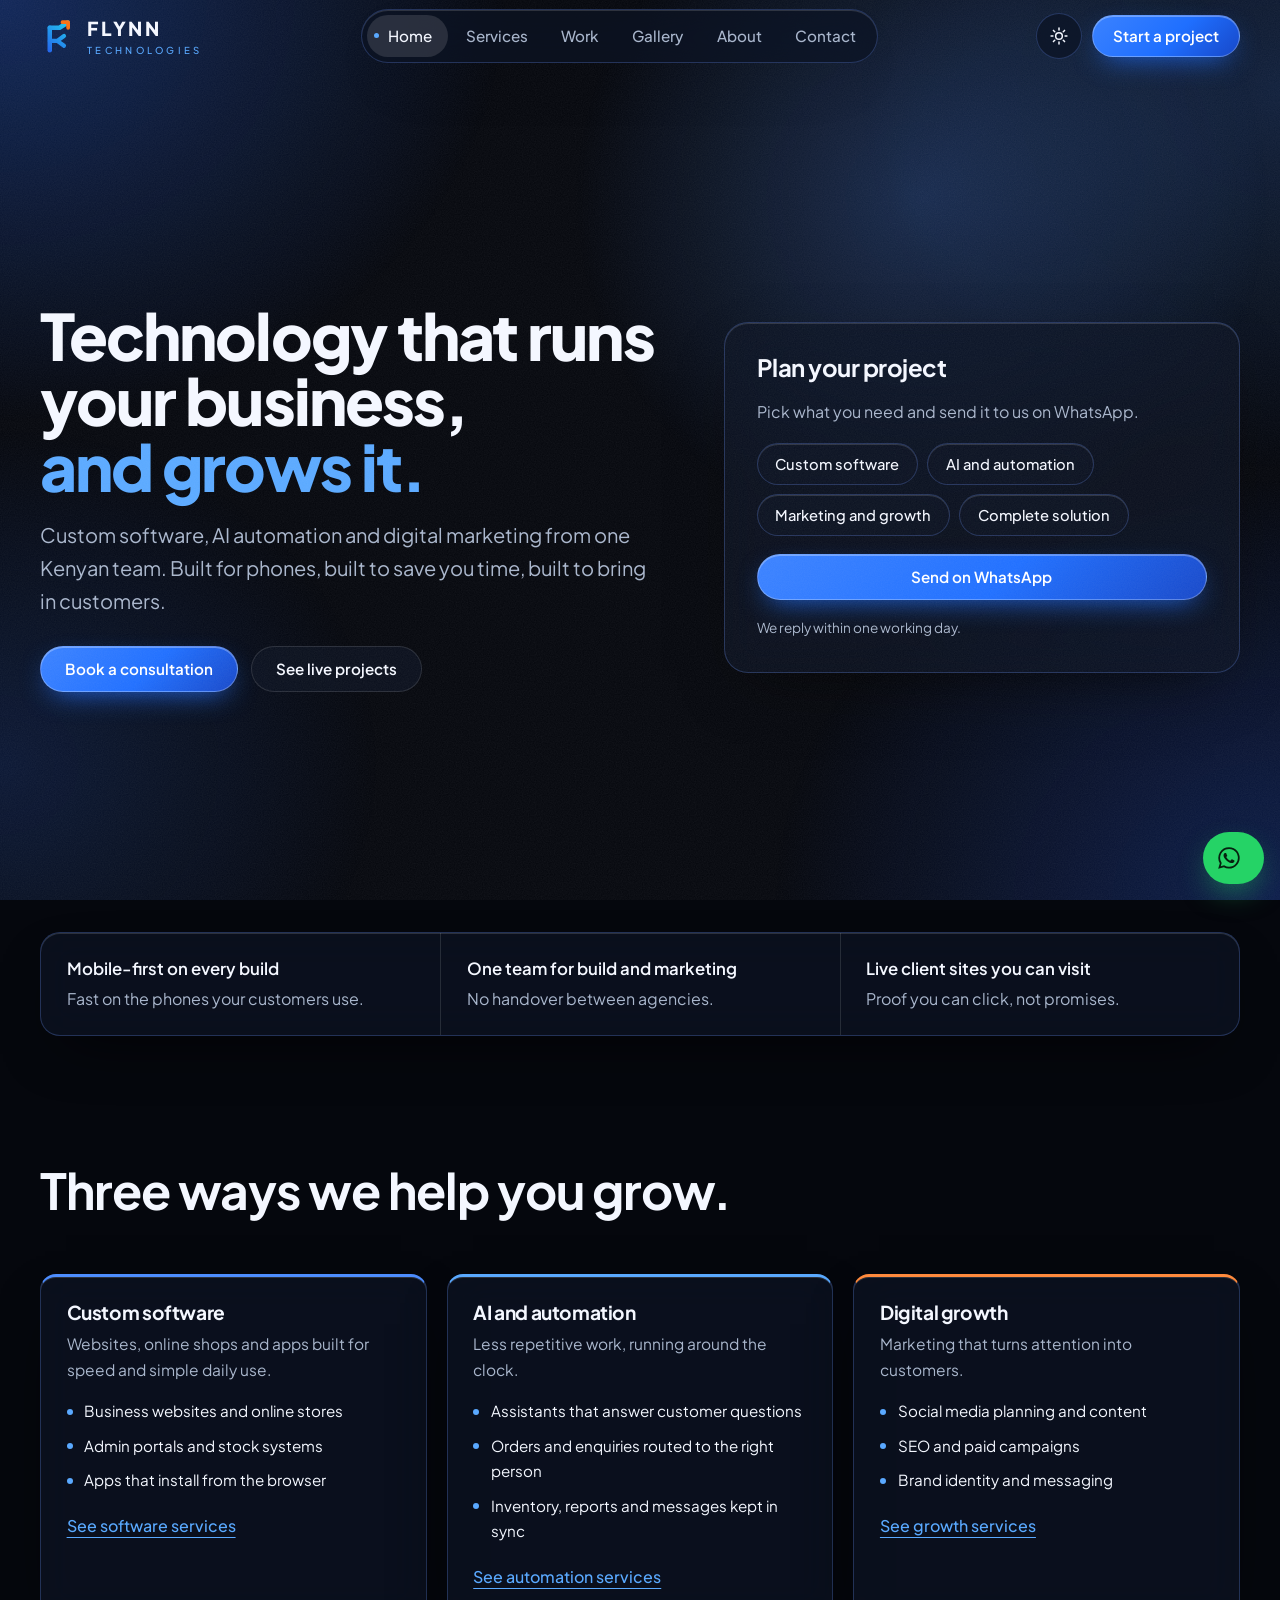
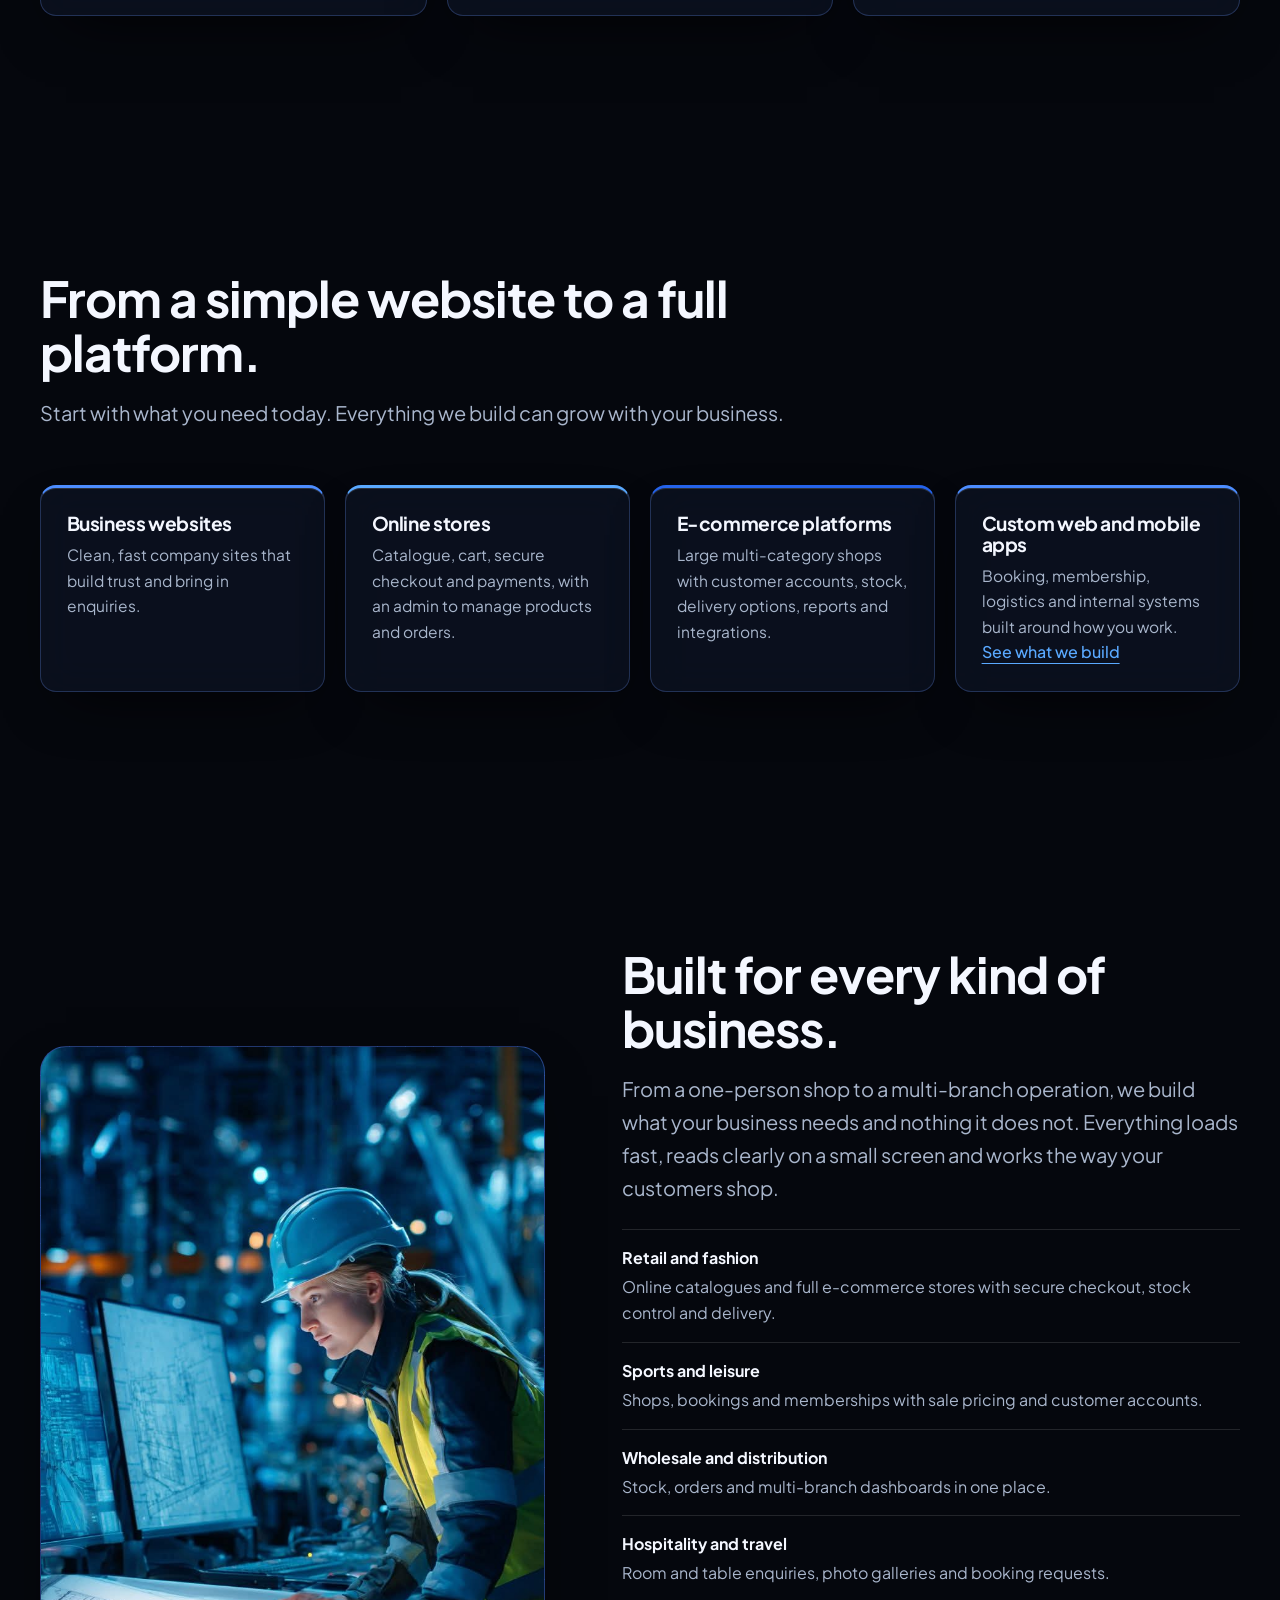
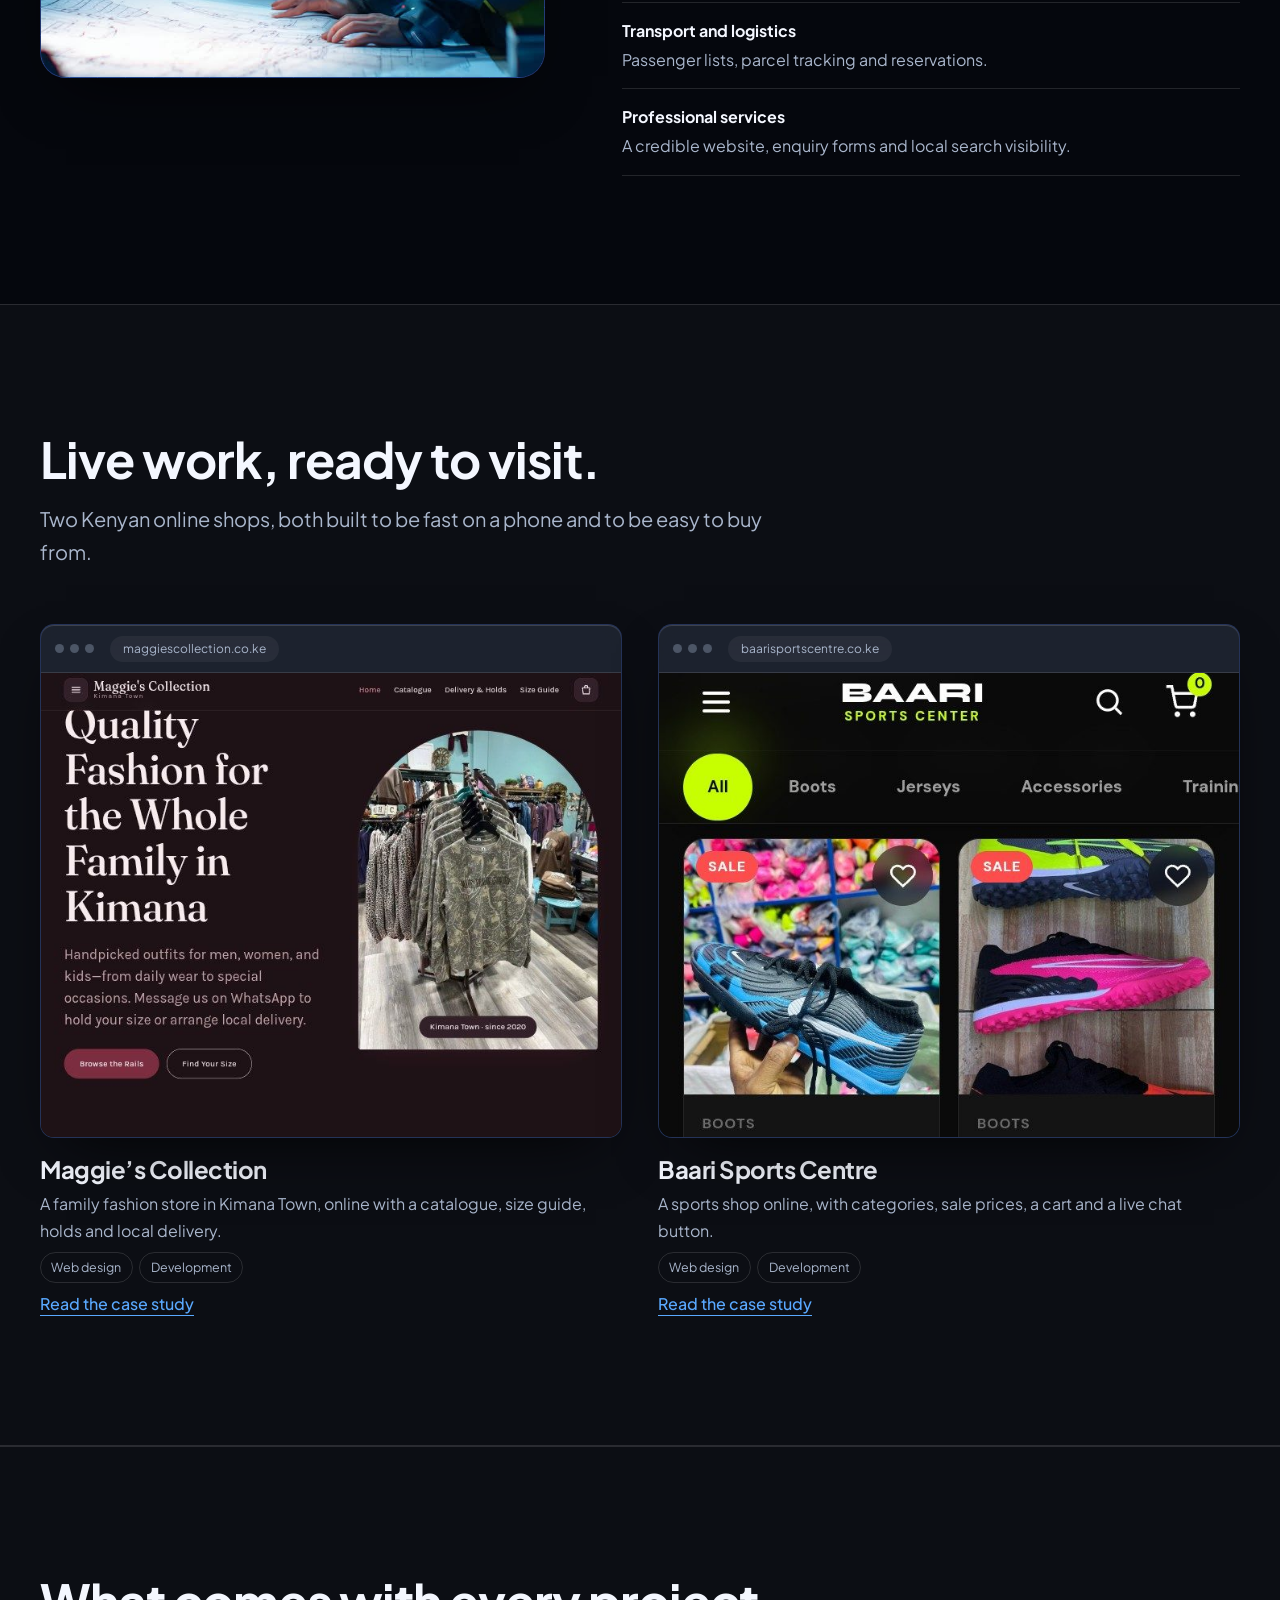
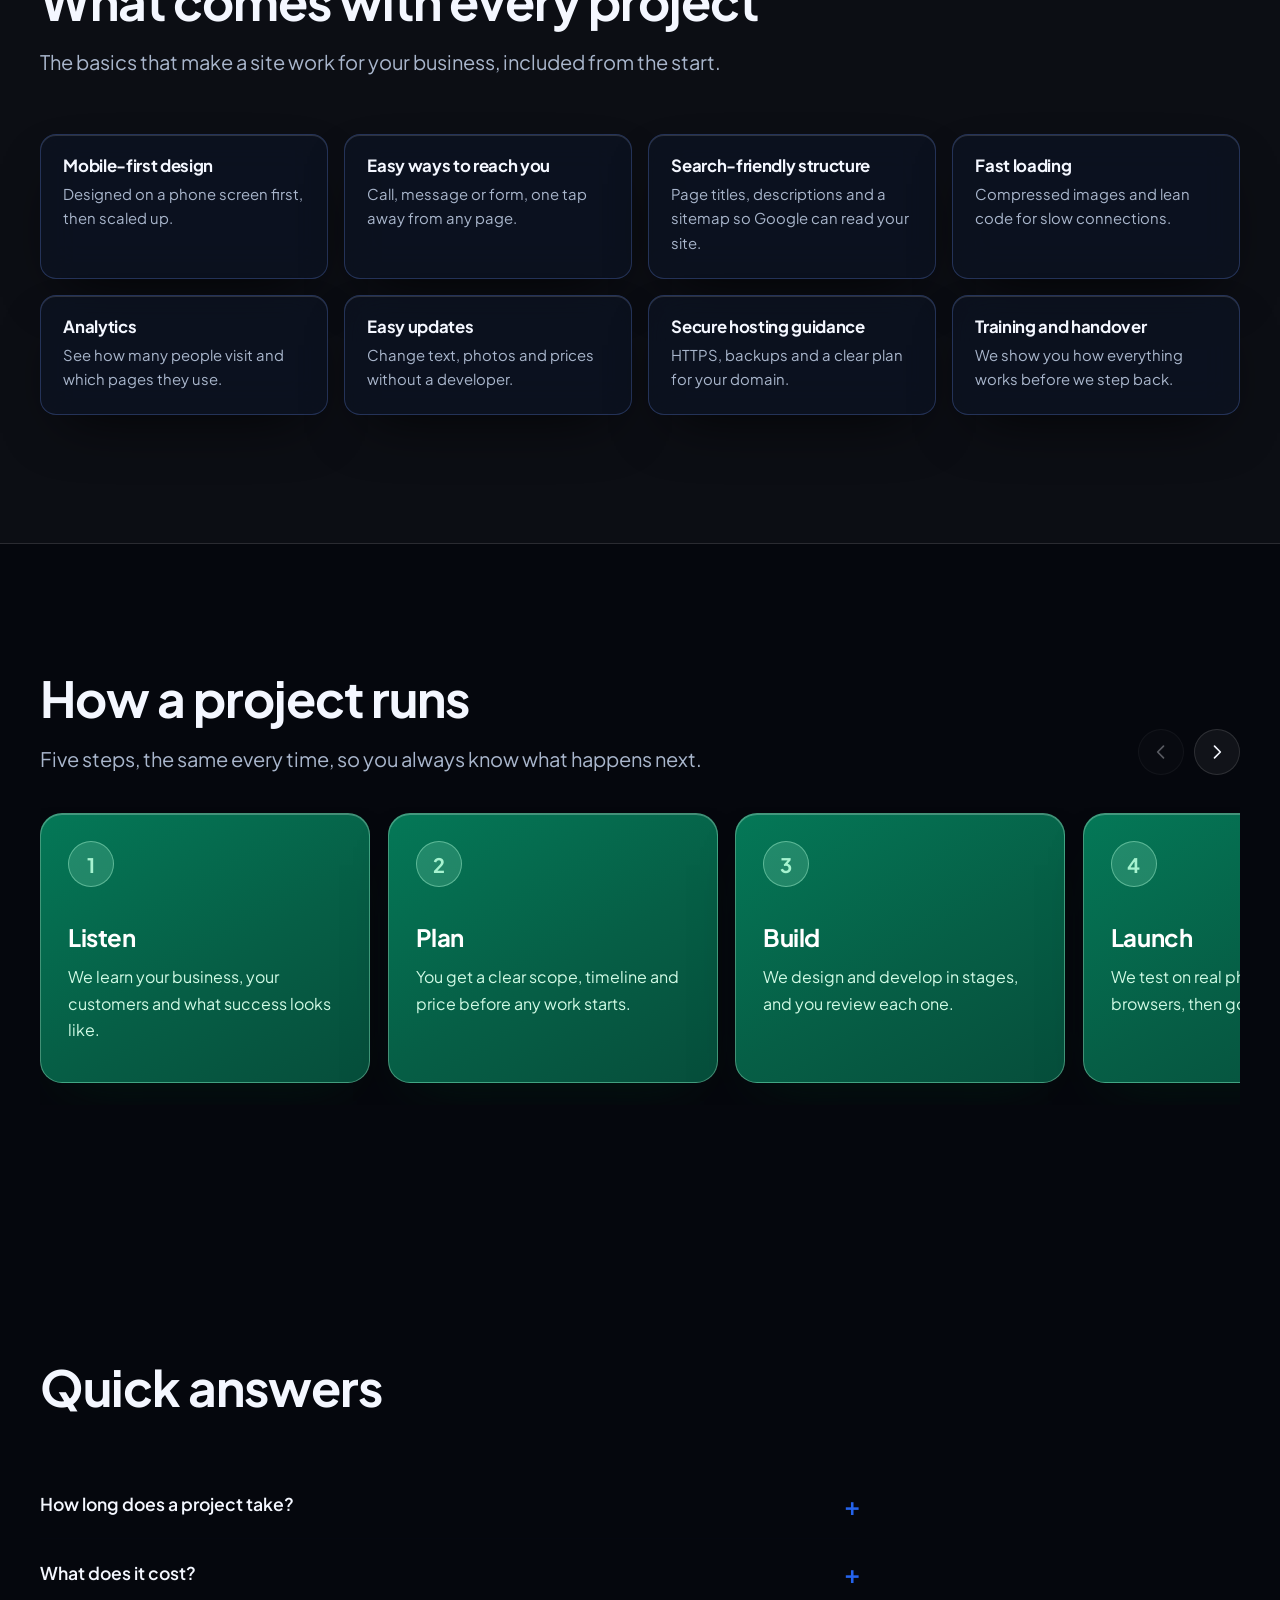
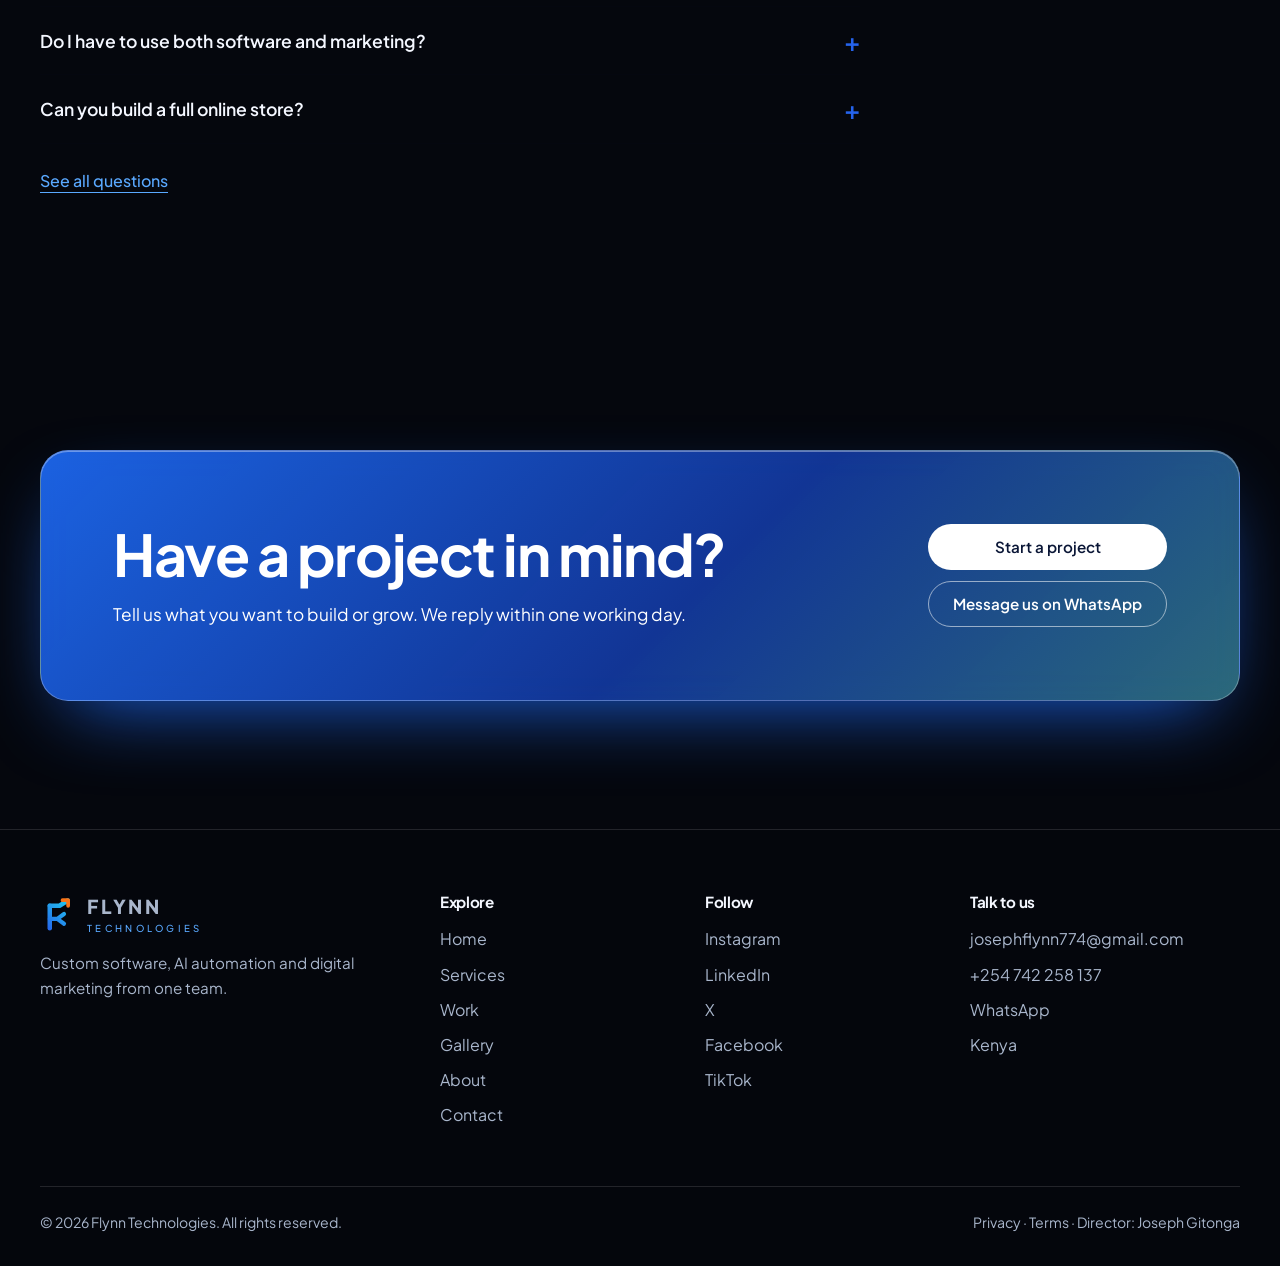
==== index.html @ f2873f98 "New design: blue glass, dark/light switch, fuller content" ====
<!DOCTYPE html>
<html lang="en">
<head>
<meta charset="utf-8">
<meta name="viewport" content="width=device-width,initial-scale=1">
<title>Flynn Technologies | Custom software, AI automation and digital marketing</title>
<meta name="description" content="Flynn Technologies builds custom software, automates repetitive work with AI, builds websites and online stores, and runs the digital marketing that grows your business in Kenya.">
<meta name="theme-color" content="#05070D">
<link rel="canonical" href="https://josephkitonga-ship.github.io/FLYNN-TECHNOLOGIES-/">
<meta property="og:type" content="website">
<meta property="og:site_name" content="Flynn Technologies">
<meta property="og:title" content="Flynn Technologies | Custom software, AI automation and digital marketing">
<meta property="og:description" content="Flynn Technologies builds custom software, automates repetitive work with AI, builds websites and online stores, and runs the digital marketing that grows your business in Kenya.">
<meta property="og:url" content="https://josephkitonga-ship.github.io/FLYNN-TECHNOLOGIES-/">
<meta property="og:image" content="https://josephkitonga-ship.github.io/FLYNN-TECHNOLOGIES-/assets/img/og-image.png">
<meta name="twitter:card" content="summary_large_image">
<link rel="icon" type="image/svg+xml" href="assets/img/favicon.svg">
<link rel="preconnect" href="https://fonts.googleapis.com">
<link rel="preconnect" href="https://fonts.gstatic.com" crossorigin>
<link href="https://fonts.googleapis.com/css2?family=Plus+Jakarta+Sans:wght@400;500;600;700;800&display=swap" rel="stylesheet">
<script>(function(){var t="dark";try{t=localStorage.getItem("flynn-theme")||"dark"}catch(e){}var r=document.documentElement;r.setAttribute("data-theme",t==="light"?"light":"dark");r.classList.add("js")})()</script>
<link rel="stylesheet" href="assets/css/style.css">
<script type="application/ld+json">{"@context": "https://schema.org", "@type": "ProfessionalService", "name": "Flynn Technologies", "url": "https://josephkitonga-ship.github.io/FLYNN-TECHNOLOGIES-", "logo": "https://josephkitonga-ship.github.io/FLYNN-TECHNOLOGIES-/assets/img/logo-mark.svg", "image": "https://josephkitonga-ship.github.io/FLYNN-TECHNOLOGIES-/assets/img/og-image.png", "email": "josephflynn774@gmail.com", "telephone": "+254742258137", "areaServed": "Kenya", "founder": {"@type": "Person", "name": "Joseph Gitonga"}, "description": "Custom software, AI automation and digital marketing for businesses in Kenya.", "serviceType": ["Custom software development", "Website and online shop development", "AI and business automation", "Social media marketing", "SEO and digital advertising"]}</script>
</head>
<body>
<a class="skip" href="#main">Skip to content</a>
<header class="hdr"><div class="wrap hdr-in">
  <a class="brand" href="index.html" aria-label="Flynn Technologies home"><img src="assets/img/logo-mark.svg" alt="" width="36" height="36"><span class="brand-txt"><span class="brand-name">FLYNN</span><span class="brand-sub">Technologies</span></span></a>
  <nav class="nav" aria-label="Main"><a href="index.html" aria-current="page">Home</a><a href="services.html">Services</a><a href="work.html">Work</a><a href="gallery.html">Gallery</a><a href="about.html">About</a><a href="contact.html">Contact</a></nav>
  <div class="hdr-actions"><button class="theme-btn" type="button" aria-label="Switch to light theme"><svg viewBox="0 0 24 24" fill="none" stroke="currentColor" stroke-width="1.8" stroke-linecap="round" class="sun" aria-hidden="true"><circle cx="12" cy="12" r="4"/><path d="M12 2.5v2.2M12 19.3v2.2M2.5 12h2.2M19.3 12h2.2M5.3 5.3l1.6 1.6M17.1 17.1l1.6 1.6M18.7 5.3l-1.6 1.6M6.9 17.1l-1.6 1.6"/></svg><svg viewBox="0 0 24 24" fill="none" stroke="currentColor" stroke-width="1.8" stroke-linecap="round" stroke-linejoin="round" class="moon" aria-hidden="true"><path d="M20 14.5A8 8 0 0 1 9.5 4a8 8 0 1 0 10.5 10.5Z"/></svg></button><a class="btn btn-primary hdr-cta" href="contact.html">Start a project</a>
  <button class="burger" aria-expanded="false" aria-controls="menu" aria-label="Open menu"><span></span><span></span><span></span></button></div>
</div></header>
<div class="menu" id="menu"><nav aria-label="Mobile"><a href="index.html" style="--i:0" aria-current="page">Home</a><a href="services.html" style="--i:1">Services</a><a href="work.html" style="--i:2">Work</a><a href="gallery.html" style="--i:3">Gallery</a><a href="about.html" style="--i:4">About</a><a href="contact.html" style="--i:5">Contact</a></nav>
  <div class="menu-foot"><a href="mailto:josephflynn774@gmail.com">josephflynn774@gmail.com</a><a href="tel:+254742258137">+254 742 258 137</a><span>Kenya</span></div></div>
<main id="main">

<section class="hero" aria-labelledby="hero-h">
  <div class="wrap hero-grid">
    <div>
      <h1 id="hero-h"><span class="rise" style="--i:0">Technology that runs your business,</span><span class="rise h-grow" style="--i:1">and grows it.</span></h1>
      <p class="lead hero-lead rise" style="--i:2">Custom software, AI automation and digital marketing from one Kenyan team. Built for phones, built to save you time, built to bring in customers.</p>
      <div class="hero-cta rise" style="--i:3"><a class="btn btn-primary" href="https://wa.me/254742258137?text=Hi%20Flynn%20Technologies%2C%20I%27d%20like%20to%20talk%20about%20a%20project." target="_blank" rel="noopener">Book a consultation</a><a class="btn btn-ghost" href="work.html">See live projects</a></div>
    </div>
    <div class="planner rise" style="--i:4" data-planner data-wa="254742258137">
      <h2>Plan your project</h2>
      <p class="mute">Pick what you need and send it to us on WhatsApp.</p>
      <div class="opts-row" role="group" aria-label="What do you need?">
        <button class="chip" type="button" aria-pressed="false">Custom software</button>
        <button class="chip" type="button" aria-pressed="false">AI and automation</button>
        <button class="chip" type="button" aria-pressed="false">Marketing and growth</button>
        <button class="chip" type="button" aria-pressed="false">Complete solution</button>
      </div>
      <a class="btn btn-primary" data-planner-send href="https://wa.me/254742258137?text=Hi%20Flynn%20Technologies%2C%20I%27d%20like%20to%20talk%20about%20a%20project." target="_blank" rel="noopener">Send on WhatsApp</a>
      <p class="form-note">We reply within one working day.</p>
    </div>
  </div>
</section>

<section class="wrap" aria-label="Why Flynn"><ul class="strip">
  <li><strong>Mobile-first on every build</strong><span class="mute">Fast on the phones your customers use.</span></li>
  <li><strong>One team for build and marketing</strong><span class="mute">No handover between agencies.</span></li>
  <li><strong>Live client sites you can visit</strong><span class="mute">Proof you can click, not promises.</span></li>
</ul></section>

<section class="sec" aria-labelledby="pil-h"><div class="wrap">
  <div class="sec-head"><h2 id="pil-h">Three ways we help you grow.</h2></div>
  <div class="together">
    <article><h3>Custom software</h3><p class="mute">Websites, online shops and apps built for speed and simple daily use.</p><ul class="mini"><li>Business websites and online stores</li><li>Admin portals and stock systems</li><li>Apps that install from the browser</li></ul><a class="link" href="services.html#software">See software services</a></article>
    <article><h3>AI and automation</h3><p class="mute">Less repetitive work, running around the clock.</p><ul class="mini"><li>Assistants that answer customer questions</li><li>Orders and enquiries routed to the right person</li><li>Inventory, reports and messages kept in sync</li></ul><a class="link" href="services.html#automation">See automation services</a></article>
    <article><h3>Digital growth</h3><p class="mute">Marketing that turns attention into customers.</p><ul class="mini"><li>Social media planning and content</li><li>SEO and paid campaigns</li><li>Brand identity and messaging</li></ul><a class="link" href="services.html#growth">See growth services</a></article>
  </div>
</div></section>

<section class="sec" aria-labelledby="build-h"><div class="wrap">
  <div class="sec-head"><h2 id="build-h">From a simple website to a full platform.</h2><p class="lead">Start with what you need today. Everything we build can grow with your business.</p></div>
  <div class="together four sw">
    <article><h3>Business websites</h3><p class="mute">Clean, fast company sites that build trust and bring in enquiries.</p></article>
    <article><h3>Online stores</h3><p class="mute">Catalogue, cart, secure checkout and payments, with an admin to manage products and orders.</p></article>
    <article><h3>E-commerce platforms</h3><p class="mute">Large multi-category shops with customer accounts, stock, delivery options, reports and integrations.</p></article>
    <article><h3>Custom web and mobile apps</h3><p class="mute">Booking, membership, logistics and internal systems built around how you work.</p><a class="link" href="services.html#software">See what we build</a></article>
  </div>
</div></section>

<section class="sec" aria-labelledby="who-h"><div class="wrap split-2">
  <figure class="photo"><img src="assets/img/ops-engineer.jpg" alt="Engineer reviewing plans on screens and paper in a control room" loading="lazy" onerror="this.remove()"></figure>
  <div>
    <h2 id="who-h">Built for every kind of business.</h2>
    <p class="lead" style="margin-top:1rem">From a one-person shop to a multi-branch operation, we build what your business needs and nothing it does not. Everything loads fast, reads clearly on a small screen and works the way your customers shop.</p>
    <ul class="checklist">
      <li><strong>Retail and fashion</strong><span class="mute">Online catalogues and full e-commerce stores with secure checkout, stock control and delivery.</span></li>
      <li><strong>Sports and leisure</strong><span class="mute">Shops, bookings and memberships with sale pricing and customer accounts.</span></li>
      <li><strong>Wholesale and distribution</strong><span class="mute">Stock, orders and multi-branch dashboards in one place.</span></li>
      <li><strong>Hospitality and travel</strong><span class="mute">Room and table enquiries, photo galleries and booking requests.</span></li>
      <li><strong>Transport and logistics</strong><span class="mute">Passenger lists, parcel tracking and reservations.</span></li>
      <li><strong>Professional services</strong><span class="mute">A credible website, enquiry forms and local search visibility.</span></li>
    </ul>
  </div>
</div></section>

<section class="sec sec--alt" aria-labelledby="work-h"><div class="wrap">
  <div class="sec-head"><h2 id="work-h">Live work, ready to visit.</h2><p class="lead">Two Kenyan online shops, both built to be fast on a phone and to be easy to buy from.</p></div>
  <div class="works">
    <a class="work" href="work-maggies-collection.html"><div class="shot"><div class="shot-bar"><i></i><i></i><i></i><span>maggiescollection.co.ke</span></div>
<div class="shot-body v1"><div class="ph" aria-hidden="true"><b></b><b></b><b></b><b></b><b></b></div>
<img src="assets/work/maggies-collection.jpg" alt="Screenshot of maggiescollection.co.ke" loading="lazy" onerror="this.remove()"></div></div>
      <div class="work-meta"><h3>Maggie&rsquo;s Collection</h3><p class="mute">A family fashion store in Kimana Town, online with a catalogue, size guide, holds and local delivery.</p><ul class="tags"><li>Web design</li><li>Development</li></ul><span class="link">Read the case study</span></div></a>
    <a class="work" href="work-baari-sports-centre.html"><div class="shot"><div class="shot-bar"><i></i><i></i><i></i><span>baarisportscentre.co.ke</span></div>
<div class="shot-body v2"><div class="ph" aria-hidden="true"><b></b><b></b><b></b><b></b><b></b></div>
<img src="assets/work/baari-sports-centre.jpg" alt="Screenshot of baarisportscentre.co.ke" loading="lazy" onerror="this.remove()"></div></div>
      <div class="work-meta"><h3>Baari Sports Centre</h3><p class="mute">A sports shop online, with categories, sale prices, a cart and a live chat button.</p><ul class="tags"><li>Web design</li><li>Development</li></ul><span class="link">Read the case study</span></div></a>
  </div>
</div></section>

<section class="sec sec--alt" aria-labelledby="gets-h"><div class="wrap">
  <div class="sec-head"><h2 id="gets-h">What comes with every project</h2><p class="lead">The basics that make a site work for your business, included from the start.</p></div>
  <ul class="gets">
    <li><h3>Mobile-first design</h3><p>Designed on a phone screen first, then scaled up.</p></li>
    <li><h3>Easy ways to reach you</h3><p>Call, message or form, one tap away from any page.</p></li>
    <li><h3>Search-friendly structure</h3><p>Page titles, descriptions and a sitemap so Google can read your site.</p></li>
    <li><h3>Fast loading</h3><p>Compressed images and lean code for slow connections.</p></li>
    <li><h3>Analytics</h3><p>See how many people visit and which pages they use.</p></li>
    <li><h3>Easy updates</h3><p>Change text, photos and prices without a developer.</p></li>
    <li><h3>Secure hosting guidance</h3><p>HTTPS, backups and a clear plan for your domain.</p></li>
    <li><h3>Training and handover</h3><p>We show you how everything works before we step back.</p></li>
  </ul>
</div></section>

<section class="sec" aria-labelledby="proc-h"><div class="wrap" data-hscroll>
  <div class="head-row"><div class="sec-head" style="margin-bottom:0"><h2 id="proc-h">How a project runs</h2><p class="lead">Five steps, the same every time, so you always know what happens next.</p></div>
    <div class="hs-ctrl"><button class="icon-btn" type="button" data-hs="-1" aria-label="Previous step"><svg viewBox="0 0 24 24" fill="none" stroke="currentColor" stroke-width="2" stroke-linecap="round" stroke-linejoin="round" aria-hidden="true"><path d="m15 5-7 7 7 7"/></svg></button><button class="icon-btn" type="button" data-hs="1" aria-label="Next step"><svg viewBox="0 0 24 24" fill="none" stroke="currentColor" stroke-width="2" stroke-linecap="round" stroke-linejoin="round" aria-hidden="true"><path d="m9 5 7 7-7 7"/></svg></button></div></div>
  <ol class="hscroll" tabindex="0" aria-label="Project steps, scroll sideways"><li class="gcard"><span class="n" aria-hidden="true">1</span><h3>Listen</h3><p>We learn your business, your customers and what success looks like.</p></li><li class="gcard"><span class="n" aria-hidden="true">2</span><h3>Plan</h3><p>You get a clear scope, timeline and price before any work starts.</p></li><li class="gcard"><span class="n" aria-hidden="true">3</span><h3>Build</h3><p>We design and develop in stages, and you review each one.</p></li><li class="gcard"><span class="n" aria-hidden="true">4</span><h3>Launch</h3><p>We test on real phones and browsers, then go live together.</p></li><li class="gcard"><span class="n" aria-hidden="true">5</span><h3>Grow</h3><p>Marketing, reporting and updates keep the results moving.</p></li></ol>
</div></section>
<section class="sec" aria-labelledby="hfaq-h"><div class="wrap">
  <div class="sec-head"><h2 id="hfaq-h">Quick answers</h2></div>
  <div class="faq">
    <details><summary>How long does a project take?</summary><p>A typical business website takes three to six weeks. Online shops, apps and custom systems take longer, and you get a timeline in the plan before you commit.</p></details>
    <details><summary>What does it cost?</summary><p>It depends on what you need. After a short call we send a written quote that lists exactly what is included. Marketing is billed monthly.</p></details>
    <details><summary>Do I have to use both software and marketing?</summary><p>No. Many clients start with one. Using both means the website and the campaigns are planned together, which saves time and money.</p></details>
    <details><summary>Can you build a full online store?</summary><p>Yes. From a simple catalogue to a full e-commerce platform with product management, secure checkout, M-Pesa and other online payments, stock tracking, delivery options and an admin dashboard. If your customers prefer to order on WhatsApp, we can connect that too.</p></details>
  </div>
  <p style="margin-top:1.5rem"><a class="link" href="services.html#faq-h">See all questions</a></p>
</div></section>
<section class="sec" aria-labelledby="cta-h"><div class="wrap"><div class="cta-box">
  <div><h2 id="cta-h">Have a project in mind?</h2><p>Tell us what you want to build or grow. We reply within one working day.</p></div>
  <div class="cta-actions"><a class="btn btn-dark" href="contact.html">Start a project</a><a class="btn btn-line-dark" href="https://wa.me/254742258137?text=Hi%20Flynn%20Technologies%2C%20I%27d%20like%20to%20talk%20about%20a%20project." target="_blank" rel="noopener">Message us on WhatsApp</a></div>
</div></div></section>

</main>
<footer class="ftr"><div class="wrap">
  <div class="ftr-grid">
    <div><a class="brand" href="index.html"><img src="assets/img/logo-mark.svg" alt="" width="36" height="36"><span class="brand-txt"><span class="brand-name">FLYNN</span><span class="brand-sub">Technologies</span></span></a>
      <p class="ftr-about">Custom software, AI automation and digital marketing from one team.</p></div>
    <div><h4>Explore</h4><ul><li><a href="index.html">Home</a></li><li><a href="services.html">Services</a></li><li><a href="work.html">Work</a></li><li><a href="gallery.html">Gallery</a></li><li><a href="about.html">About</a></li><li><a href="contact.html">Contact</a></li></ul></div>
    <div><h4>Follow</h4><ul><li><a href="https://instagram.com/" target="_blank" rel="noopener">Instagram</a></li><li><a href="https://linkedin.com/" target="_blank" rel="noopener">LinkedIn</a></li><li><a href="https://x.com/" target="_blank" rel="noopener">X</a></li><li><a href="https://facebook.com/" target="_blank" rel="noopener">Facebook</a></li><li><a href="https://tiktok.com/" target="_blank" rel="noopener">TikTok</a></li></ul></div>
    <div><h4>Talk to us</h4><ul>
      <li><a href="mailto:josephflynn774@gmail.com">josephflynn774@gmail.com</a></li>
      <li><a href="tel:+254742258137">+254 742 258 137</a></li>
      <li><a href="https://wa.me/254742258137?text=Hi%20Flynn%20Technologies%2C%20I%27d%20like%20to%20talk%20about%20a%20project." target="_blank" rel="noopener">WhatsApp</a></li>
      <li><span class="mute">Kenya</span></li></ul></div>
  </div>
  <div class="ftr-base"><span>&copy; <span data-year>2026</span> Flynn Technologies. All rights reserved.</span><span><a href="privacy.html">Privacy</a> &middot; <a href="terms.html">Terms</a> &middot; Director: Joseph Gitonga</span></div>
</div></footer>
<a class="wa" href="https://wa.me/254742258137?text=Hi%20Flynn%20Technologies%2C%20I%27d%20like%20to%20talk%20about%20a%20project." target="_blank" rel="noopener" aria-label="Chat with us on WhatsApp"><svg viewBox="0 0 24 24" fill="currentColor" aria-hidden="true"><path d="M12.04 2a9.9 9.9 0 0 0-8.5 14.9L2 22l5.27-1.38A9.9 9.9 0 1 0 12.04 2Zm0 18.1a8.2 8.2 0 0 1-4.2-1.15l-.3-.18-3.13.82.84-3.05-.2-.31a8.2 8.2 0 1 1 7 3.87Zm4.5-6.1c-.25-.12-1.46-.72-1.69-.8-.23-.09-.39-.12-.56.12-.17.25-.64.8-.78.97-.14.17-.29.19-.54.06-.25-.12-1.05-.39-2-1.23-.74-.66-1.24-1.47-1.38-1.72-.15-.25-.02-.38.11-.5.11-.11.25-.29.37-.43.12-.15.17-.25.25-.41.08-.17.04-.31-.02-.43-.06-.12-.56-1.35-.77-1.85-.2-.48-.4-.42-.56-.43h-.48c-.17 0-.43.06-.66.31-.23.25-.87.85-.87 2.07 0 1.22.89 2.4 1.01 2.57.12.17 1.75 2.67 4.24 3.74.59.26 1.06.41 1.42.52.6.19 1.14.16 1.57.1.48-.07 1.46-.6 1.67-1.18.2-.58.2-1.07.14-1.18-.06-.1-.23-.17-.48-.29Z"/></svg><span>Chat on WhatsApp</span></a>
<script src="assets/js/main.js" defer></script>
</body>
</html>
---- assets/css/style.css ----
/* ==========================================================
   Flynn Technologies — global styles
   Colour system: blue = software, orange = marketing, cyan = highlight
   ========================================================== */
:root{
  --navy:#0B1220; --navy-2:#101A2F; --navy-3:#172340;
  --line:rgba(148,163,184,.2);
  --blue:#2563EB; --blue-2:#3B82F6; --cyan:#22D3EE; --orange:#F97316;
  --paper:#F8FAFC; --paper-2:#EAF0F7;
  --ink:#0B1220; --mute:#9AA8BD; --mute-dark:#475569;
  --radius:16px; --maxw:1200px; --pad:clamp(1.25rem,4vw,2.5rem);
  --font-head:'Space Grotesk',system-ui,-apple-system,'Segoe UI',sans-serif;
  --font-body:'Inter',system-ui,-apple-system,'Segoe UI',sans-serif;
  --font-mono:ui-monospace,'SF Mono','JetBrains Mono',Menlo,Consolas,monospace;
  --ease:cubic-bezier(.2,.8,.2,1);
}
*,*::before,*::after{box-sizing:border-box}
html{scroll-behavior:smooth;-webkit-text-size-adjust:100%}
body{margin:0;background:var(--navy);color:var(--paper);font:400 1rem/1.65 var(--font-body);-webkit-font-smoothing:antialiased;overflow-x:hidden}
img,svg{display:block;max-width:100%}
a{color:inherit}
p{margin:0}
ul{margin:0;padding:0;list-style:none}
h1,h2,h3,h4{font-family:var(--font-head);line-height:1.08;letter-spacing:-.025em;margin:0;font-weight:600}
h2{font-size:clamp(1.9rem,4.2vw,3.1rem)}
h3{font-size:1.2rem;letter-spacing:-.015em}
:focus-visible{outline:2px solid var(--cyan);outline-offset:3px;border-radius:6px}
::selection{background:var(--orange);color:var(--navy)}

.skip{position:absolute;left:1rem;top:-5rem;background:var(--orange);color:var(--navy);padding:.65rem 1rem;border-radius:10px;z-index:300;font-weight:600;text-decoration:none}
.skip:focus{top:1rem}
.wrap{width:min(100% - 2 * var(--pad),var(--maxw));margin-inline:auto}
.measure{max-width:62ch}
.mute{color:var(--mute)}
.lead{font-size:clamp(1.05rem,1.6vw,1.25rem);color:var(--mute);max-width:56ch}
.vh{position:absolute;width:1px;height:1px;overflow:hidden;clip:rect(0 0 0 0);white-space:nowrap}

/* ---------- Buttons & links ---------- */
.btn{display:inline-flex;align-items:center;justify-content:center;gap:.55rem;padding:.9rem 1.5rem;border-radius:999px;font:600 .95rem/1 var(--font-body);text-decoration:none;border:1px solid transparent;cursor:pointer;transition:transform .25s var(--ease),box-shadow .25s,background .2s,border-color .2s;min-height:46px}
.btn svg{width:18px;height:18px}
.btn-primary{background:var(--orange);color:var(--navy)}
.btn-primary:hover{transform:translateY(-2px);box-shadow:0 10px 30px -8px rgba(249,115,22,.7)}
.btn-blue{background:var(--blue);color:#fff}
.btn-blue:hover{transform:translateY(-2px);background:var(--blue-2);box-shadow:0 10px 30px -8px rgba(37,99,235,.8)}
.btn-ghost{border-color:var(--line);color:var(--paper)}
.btn-ghost:hover{border-color:var(--cyan);color:var(--cyan)}
.btn-dark{background:var(--navy);color:var(--paper)}
.btn-dark:hover{transform:translateY(-2px);box-shadow:0 10px 30px -8px rgba(11,18,32,.6)}
.btn-line-dark{border-color:rgba(11,18,32,.35);color:var(--navy)}
.btn-line-dark:hover{background:rgba(11,18,32,.08)}
.link{color:var(--cyan);text-decoration:underline;text-decoration-thickness:1px;text-underline-offset:5px;font-weight:500;transition:text-decoration-thickness .2s}
.link:hover{text-decoration-thickness:2px}
.sec--light .link{color:var(--blue)}

/* ---------- Header / nav ---------- */
.hdr{position:fixed;inset:0 0 auto 0;z-index:100;border-bottom:1px solid transparent;transition:transform .4s var(--ease),background .3s,border-color .3s}
.hdr.is-scrolled{background:rgba(11,18,32,.84);backdrop-filter:blur(14px);-webkit-backdrop-filter:blur(14px);border-color:var(--line)}
.hdr.is-hidden{transform:translateY(-100%)}
.hdr-in{display:flex;align-items:center;justify-content:space-between;height:72px;gap:1rem}
.brand{display:flex;align-items:center;gap:.7rem;text-decoration:none}
.brand img{width:36px;height:36px}
.brand-txt{display:flex;flex-direction:column;line-height:1}
.brand-name{font:700 1.2rem var(--font-head);letter-spacing:.16em}
.brand-sub{font:500 .6rem var(--font-body);letter-spacing:.34em;color:var(--cyan);margin-top:4px;text-transform:uppercase}
.nav{display:flex;gap:.2rem;align-items:center}
.nav a{position:relative;padding:.55rem 1rem;border-radius:999px;text-decoration:none;color:var(--mute);font-weight:500;font-size:.95rem;transition:color .2s,background .2s}
.nav a:hover{color:var(--paper);background:rgba(255,255,255,.05)}
.nav a[aria-current="page"]{color:var(--paper);background:rgba(255,255,255,.07)}
.nav a[aria-current="page"]::before{content:"";position:absolute;left:.45rem;top:50%;width:5px;height:5px;margin-top:-2.5px;border-radius:50%;background:var(--cyan)}
.nav a[aria-current="page"]{padding-left:1.35rem}
.hdr-cta{padding:.7rem 1.25rem;min-height:42px}
.burger{display:none;width:46px;height:46px;border:1px solid var(--line);border-radius:50%;background:transparent;cursor:pointer;position:relative;color:var(--paper)}
.burger span{position:absolute;left:14px;right:14px;height:2px;background:currentColor;border-radius:2px;transition:transform .35s var(--ease),opacity .2s}
.burger span:nth-child(1){top:16px}.burger span:nth-child(2){top:22px}.burger span:nth-child(3){top:28px}
.burger[aria-expanded="true"] span:nth-child(1){transform:translateY(6px) rotate(45deg)}
.burger[aria-expanded="true"] span:nth-child(2){opacity:0}
.burger[aria-expanded="true"] span:nth-child(3){transform:translateY(-6px) rotate(-45deg)}

.menu{position:fixed;inset:0;z-index:99;background:var(--navy);display:flex;flex-direction:column;justify-content:space-between;padding:6.5rem var(--pad) 2rem;opacity:0;visibility:hidden;transition:opacity .35s,visibility .35s;overflow-y:auto}
.menu.is-open{opacity:1;visibility:visible}
.menu nav{display:flex;flex-direction:column}
.menu nav a{font:600 clamp(2rem,9vw,3rem)/1.15 var(--font-head);letter-spacing:-.03em;text-decoration:none;padding:.55rem 0;border-bottom:1px solid var(--line);color:var(--paper);transform:translateY(14px);opacity:0;transition:transform .5s var(--ease),opacity .4s,color .2s}
.menu.is-open nav a{transform:none;opacity:1;transition-delay:calc(var(--i) * 50ms + 120ms)}
.menu nav a[aria-current="page"]{color:var(--cyan)}
.menu-foot{display:grid;gap:.4rem;color:var(--mute);margin-top:2rem}
.menu-foot a{color:var(--paper);text-decoration:none}
body.no-scroll{overflow:hidden}

/* ---------- Floating WhatsApp ---------- */
.wa{position:fixed;right:max(1rem,env(safe-area-inset-right));bottom:max(1rem,env(safe-area-inset-bottom));z-index:90;display:flex;align-items:center;gap:.6rem;background:#25D366;color:#06210f;padding:.8rem;border-radius:999px;text-decoration:none;font-weight:600;font-size:.92rem;box-shadow:0 12px 30px -8px rgba(37,211,102,.55);transition:transform .25s var(--ease)}
.wa:hover{transform:translateY(-3px)}
.wa svg{width:26px;height:26px}
.wa span{max-width:0;overflow:hidden;white-space:nowrap;transition:max-width .4s var(--ease),margin .3s}
.wa:hover span,.wa:focus-visible span{max-width:140px;margin-right:.5rem}

/* ---------- Sections ---------- */
.sec{padding:clamp(4.5rem,10vw,8rem) 0}
.sec--light{background:var(--paper);color:var(--ink)}
.sec--light .mute,.sec--light .lead{color:var(--mute-dark)}
.sec--alt{background:var(--navy-2)}
.sec-head{display:grid;gap:1rem;margin-bottom:clamp(2rem,5vw,3.5rem);max-width:760px}

/* ---------- Home hero ---------- */
.hero{position:relative;min-height:100svh;padding:clamp(7rem,15vh,9.5rem) 0 2.5rem;display:flex;flex-direction:column;justify-content:flex-end;overflow:hidden;isolation:isolate}
.hero::before{content:"";position:absolute;inset:0;z-index:-2;background-image:linear-gradient(var(--line) 1px,transparent 1px),linear-gradient(90deg,var(--line) 1px,transparent 1px);background-size:56px 56px;-webkit-mask-image:radial-gradient(ellipse 80% 70% at 30% 15%,#000,transparent 75%);mask-image:radial-gradient(ellipse 80% 70% at 30% 15%,#000,transparent 75%);opacity:.7}
.hero::after{content:"";position:absolute;inset:0;z-index:-1;pointer-events:none;background:radial-gradient(560px circle at var(--mx,72%) var(--my,22%),rgba(37,99,235,.3),transparent 62%)}
.hero h1{font-size:clamp(2.5rem,6.2vw,5.2rem);line-height:.98;letter-spacing:-.04em;font-weight:700}
.hero h1 span{display:block}
.h-grow{color:var(--orange)}
.hero-lead{margin-top:1.2rem;max-width:54ch}
.hero-cta{display:flex;flex-wrap:wrap;gap:.8rem;margin-top:1.8rem}
.rise{opacity:0;transform:translateY(20px);animation:rise .9s var(--ease) forwards;animation-delay:calc(var(--i,0) * 110ms + 100ms)}
@keyframes rise{to{opacity:1;transform:none}}

.split{display:flex;gap:1rem;margin-top:clamp(2rem,5vh,3.5rem);height:clamp(300px,38vh,380px)}
.panel{position:relative;flex:1 1 0;min-width:0;overflow:hidden;border:1px solid var(--line);border-radius:var(--radius);background:var(--navy-2);padding:1.4rem;display:flex;flex-direction:column;justify-content:space-between;transition:flex-grow .7s var(--ease),border-color .3s,background .3s;cursor:pointer}
.panel::before{content:"";position:absolute;left:0;right:0;top:0;height:3px;background:var(--accent)}
.panel--build{--accent:var(--blue-2)}
.panel--grow{--accent:var(--orange)}
.panel:hover,.panel:focus-within,.panel.is-open{flex-grow:1.9;border-color:var(--accent);background:var(--navy-3)}
.panel h2{font-size:clamp(1.35rem,2.2vw,1.75rem)}
.panel-txt p{color:var(--mute);margin-top:.35rem;max-width:44ch}
.more{display:grid;grid-template-rows:0fr;transition:grid-template-rows .55s var(--ease),opacity .4s;opacity:0}
.more>div{overflow:hidden}
.panel:hover .more,.panel:focus-within .more,.panel.is-open .more{grid-template-rows:1fr;opacity:1}
.more ul{display:flex;flex-wrap:wrap;gap:.45rem;margin:1rem 0 .9rem}
.more li{font-size:.82rem;padding:.3rem .7rem;border:1px solid var(--line);border-radius:999px;color:var(--paper)}
.panel--grow .link{color:var(--orange)}
.viz{flex:1;min-height:0;display:flex;align-items:flex-start;overflow:hidden;margin-bottom:1rem}
.viz pre{margin:0;font:400 .82rem/1.75 var(--font-mono);color:#CBD5E1}
.viz .k{color:#7DD3FC}.viz .s{color:#FDBA74}.viz .c{color:#64748B}.viz .f{color:#C4B5FD}
.ln{display:block;overflow:hidden;white-space:pre;width:0;animation:typeln .7s steps(30,end) forwards;animation-delay:calc(var(--l) * .5s + .8s)}
.ln:last-child::after{content:"";display:inline-block;width:.55em;height:1.05em;background:var(--cyan);vertical-align:-.18em;margin-left:2px;animation:blink 1s steps(2) infinite}
@keyframes typeln{to{width:100%}}
@keyframes blink{50%{opacity:0}}
.viz svg{width:100%;height:auto;max-height:100%}
.bar{fill:var(--orange);transform-box:fill-box;transform-origin:50% 100%;transform:scaleY(0);animation:grow .8s var(--ease) forwards;animation-delay:calc(var(--b) * 90ms + 1s)}
@keyframes grow{to{transform:scaleY(1)}}
.trend{fill:none;stroke:var(--cyan);stroke-width:3;stroke-linecap:round;stroke-linejoin:round;stroke-dasharray:420;stroke-dashoffset:420;animation:draw 1.4s var(--ease) 1.5s forwards}
.trend-head{fill:var(--cyan);opacity:0;animation:fadein .3s 2.7s forwards}
@keyframes draw{to{stroke-dashoffset:0}}
@keyframes fadein{to{opacity:1}}

/* ---------- Statement / points ---------- */
.statement{display:grid;grid-template-columns:minmax(0,1.1fr) minmax(0,1fr);gap:clamp(2rem,6vw,5rem);align-items:start}
.points{display:grid;gap:0;margin-top:2rem;border-top:1px solid var(--line)}
.points li{padding:1rem 0;border-bottom:1px solid var(--line);display:grid;grid-template-columns:9rem 1fr;gap:1rem}
.points strong{font-family:var(--font-head);font-weight:600}

/* ---------- Browser mock + work cards ---------- */
.shot{border-radius:14px;overflow:hidden;border:1px solid var(--line);background:var(--navy-3);box-shadow:0 30px 60px -30px rgba(0,0,0,.6)}
.shot-bar{display:flex;align-items:center;gap:6px;padding:.65rem .9rem;background:rgba(255,255,255,.04);border-bottom:1px solid var(--line)}
.shot-bar i{width:9px;height:9px;border-radius:50%;background:rgba(148,163,184,.4)}
.shot-bar span{margin-left:.6rem;font-size:.75rem;color:var(--mute);background:rgba(255,255,255,.05);padding:.2rem .8rem;border-radius:999px}
.shot-body{position:relative;aspect-ratio:16/10;overflow:hidden}
.shot-body img{position:absolute;inset:0;width:100%;height:100%;object-fit:cover;object-position:top;z-index:2}
.ph{position:absolute;inset:0;padding:6%;display:grid;grid-template-columns:repeat(3,1fr);grid-template-rows:12% 1fr 26%;gap:4%}
.ph b{display:block;border-radius:8px;background:rgba(255,255,255,.14)}
.ph b:nth-child(1){grid-column:1/-1;background:rgba(255,255,255,.2)}
.ph b:nth-child(2){grid-column:1/-1;background:var(--tone)}
.shot-body.v1{background:#2B1608;--tone:rgba(249,115,22,.55)}
.shot-body.v2{background:#08203B;--tone:rgba(34,211,238,.45)}
.works{display:grid;grid-template-columns:1fr 1fr;gap:clamp(1.25rem,3vw,2.25rem)}
.work{display:block;text-decoration:none}
.work .shot{transition:transform .5s var(--ease),border-color .3s}
.work:hover .shot{transform:translateY(-6px);border-color:var(--cyan)}
.work-meta{display:grid;gap:.5rem;padding-top:1.2rem}
.work-meta h3{font-size:1.5rem}
.tags{display:flex;flex-wrap:wrap;gap:.4rem}
.tags li{font-size:.78rem;padding:.25rem .65rem;border:1px solid var(--line);border-radius:999px;color:var(--mute)}
.work-cta{display:grid;place-items:center;text-align:center;border:1px dashed var(--line);border-radius:var(--radius);padding:2rem;gap:1rem;align-content:center;min-height:100%}

/* ---------- Process ---------- */
.steps{display:grid;grid-template-columns:repeat(5,1fr);gap:1.5rem;position:relative}
.steps::before{content:"";position:absolute;top:9px;left:0;right:0;height:2px;background:linear-gradient(90deg,var(--blue),var(--cyan),var(--orange))}
.step{position:relative;padding-top:2.2rem}
.step::before{content:"";position:absolute;top:0;left:0;width:20px;height:20px;border-radius:50%;background:var(--paper);border:4px solid var(--blue)}
.step:last-child::before{border-color:var(--orange)}
.step h3{margin-bottom:.4rem}
.step p{font-size:.95rem;color:var(--mute-dark)}

/* ---------- CTA block ---------- */
.cta-box{background:var(--orange);color:var(--navy);border-radius:28px;padding:clamp(2rem,6vw,4.5rem);display:grid;grid-template-columns:minmax(0,1.4fr) auto;gap:2rem;align-items:center}
.cta-box h2{font-size:clamp(2rem,4.6vw,3.6rem);letter-spacing:-.035em}
.cta-box p{margin-top:.9rem;max-width:46ch;font-size:1.08rem}
.cta-actions{display:flex;flex-direction:column;gap:.7rem}

/* ---------- Footer ---------- */
.ftr{border-top:1px solid var(--line);padding:4rem 0 2rem;background:var(--navy)}
.ftr-grid{display:grid;grid-template-columns:1.6fr 1fr 1fr 1.2fr;gap:2.5rem}
.ftr h4{font-size:.95rem;margin-bottom:1rem;color:var(--paper)}
.ftr li{margin-bottom:.55rem}
.ftr a{color:var(--mute);text-decoration:none;transition:color .2s}
.ftr a:hover{color:var(--cyan)}
.ftr-about{color:var(--mute);margin-top:1rem;max-width:34ch;font-size:.95rem}
.ftr-base{display:flex;flex-wrap:wrap;justify-content:space-between;gap:1rem;margin-top:3rem;padding-top:1.5rem;border-top:1px solid var(--line);color:var(--mute);font-size:.88rem}

/* ---------- Inner page hero ---------- */
.phero{position:relative;padding:clamp(8rem,18vh,11rem) 0 clamp(3rem,6vw,5rem);overflow:hidden;isolation:isolate}
.phero::before{content:"";position:absolute;inset:0;z-index:-1;background-image:linear-gradient(var(--line) 1px,transparent 1px),linear-gradient(90deg,var(--line) 1px,transparent 1px);background-size:56px 56px;-webkit-mask-image:radial-gradient(ellipse 70% 90% at 15% 0,#000,transparent 75%);mask-image:radial-gradient(ellipse 70% 90% at 15% 0,#000,transparent 75%);opacity:.6}
.phero h1{font-size:clamp(2.4rem,6vw,4.8rem);letter-spacing:-.04em;line-height:1;max-width:16ch;font-weight:700}
.phero .lead{margin-top:1.4rem}
.phero .hero-cta{margin-top:1.8rem}

/* ---------- Services ---------- */
.svc{display:grid;grid-template-columns:minmax(0,.85fr) minmax(0,1.6fr);gap:clamp(2rem,6vw,5rem)}
.svc-head{position:sticky;top:110px;align-self:start;display:grid;gap:1rem}
.svc-head .bar-accent{width:56px;height:5px;border-radius:3px;background:var(--accent)}
.rows{border-top:1px solid var(--line)}
.sec--light .rows,.sec--light .row{border-color:rgba(11,18,32,.14)}
.row{display:grid;grid-template-columns:minmax(0,.8fr) minmax(0,1.4fr);gap:1.5rem;padding:1.5rem 0;border-bottom:1px solid var(--line)}
.row h3{font-size:1.25rem}
.row p{color:var(--mute)}
.sec--light .row p{color:var(--mute-dark)}
.together{display:grid;grid-template-columns:repeat(3,1fr);gap:1.25rem}
.together article{padding:1.6rem;border-radius:var(--radius);background:var(--navy-2);border:1px solid var(--line)}
.together article:nth-child(1){border-top:3px solid var(--blue-2)}
.together article:nth-child(2){border-top:3px solid var(--cyan)}
.together article:nth-child(3){border-top:3px solid var(--orange)}
.together h3{margin-bottom:.5rem}
.together p{color:var(--mute);font-size:.97rem}
.faq{max-width:820px}
.faq details{border-bottom:1px solid rgba(11,18,32,.15)}
.faq summary{cursor:pointer;list-style:none;padding:1.3rem 0;font:600 1.1rem var(--font-head);display:flex;justify-content:space-between;gap:1rem;align-items:center}
.faq summary::-webkit-details-marker{display:none}
.faq summary::after{content:"+";font-size:1.6rem;line-height:1;color:var(--blue);transition:transform .3s var(--ease)}
.faq details[open] summary::after{transform:rotate(45deg)}
.faq details p{padding:0 0 1.4rem;color:var(--mute-dark);max-width:62ch}

/* ---------- Case study ---------- */
.facts{display:grid;grid-template-columns:repeat(auto-fit,minmax(180px,1fr));gap:1.5rem;border-top:1px solid var(--line);padding-top:1.6rem;margin-top:2.5rem}
.facts dt{color:var(--mute);font-size:.85rem;margin-bottom:.25rem}
.facts dd{margin:0;font-weight:500}
.case{display:grid;grid-template-columns:minmax(0,.7fr) minmax(0,1.5fr);gap:clamp(2rem,6vw,5rem);padding:clamp(2.5rem,6vw,4.5rem) 0;border-top:1px solid var(--line)}
.case:first-of-type{border-top:0}
.case h2{font-size:clamp(1.6rem,3vw,2.2rem)}
.case p+p{margin-top:1rem}
.ticks li{position:relative;padding:.7rem 0 .7rem 2rem;border-bottom:1px solid var(--line)}
.ticks li::before{content:"";position:absolute;left:0;top:1.1rem;width:14px;height:8px;border-left:2px solid var(--cyan);border-bottom:2px solid var(--cyan);transform:rotate(-45deg)}
.next{display:flex;justify-content:space-between;align-items:center;gap:1rem;flex-wrap:wrap;padding:2rem 0;border-top:1px solid var(--line)}
.next a.big{font:600 clamp(1.6rem,4vw,2.6rem) var(--font-head);text-decoration:none;letter-spacing:-.03em}
.next a.big:hover{color:var(--cyan)}

/* ---------- Gallery ---------- */
.chips-row{display:flex;flex-wrap:wrap;gap:.6rem;margin-bottom:2rem}
.chip{padding:.6rem 1.1rem;border-radius:999px;border:1px solid var(--line);background:transparent;color:var(--paper);font:500 .92rem var(--font-body);cursor:pointer;transition:background .2s,border-color .2s,color .2s;min-height:42px}
.chip:hover{border-color:var(--cyan)}
.chip[aria-pressed="true"]{background:var(--paper);color:var(--navy);border-color:var(--paper)}
.chip small{opacity:.65;margin-left:.35rem}
.gal{display:grid;grid-template-columns:repeat(auto-fill,minmax(250px,1fr));grid-auto-rows:190px;grid-auto-flow:dense;gap:12px}
.tile{position:relative;overflow:hidden;border-radius:14px;border:1px solid var(--line);background:var(--navy-3);padding:0;cursor:zoom-in;color:inherit;text-align:left;font:inherit}
.tile[hidden]{display:none}
.tile.wide{grid-column:span 2}.tile.tall{grid-row:span 2}
.tile img{position:absolute;inset:0;width:100%;height:100%;object-fit:cover;z-index:2;transition:transform .6s var(--ease)}
.tile:hover img{transform:scale(1.05)}
.tile .ph-art{position:absolute;inset:0;background:var(--art)}
.tile-cap{position:absolute;left:0;right:0;bottom:0;z-index:3;padding:2.2rem 1rem .9rem;background:linear-gradient(transparent,rgba(6,10,20,.85));font-weight:500;font-size:.95rem;transform:translateY(8px);opacity:0;transition:transform .35s var(--ease),opacity .3s}
.tile:hover .tile-cap,.tile:focus-visible .tile-cap{transform:none;opacity:1}
.tile-cap small{display:block;color:var(--cyan);font-weight:400}
.tile[data-cat="Projects"]{--art:linear-gradient(135deg,#1E3A8A,#2563EB 60%,#22D3EE)}
.tile[data-cat="Team"]{--art:linear-gradient(135deg,#7C2D12,#F97316 70%,#FDBA74)}
.tile[data-cat="Events"]{--art:linear-gradient(135deg,#0F766E,#22D3EE 60%,#A5F3FC)}
.tile .ph-art::after{content:attr(data-t);position:absolute;left:1rem;top:1rem;right:1rem;font:700 1.15rem/1.15 var(--font-head);color:rgba(255,255,255,.9);letter-spacing:-.02em}
dialog.lb{border:0;padding:0;background:transparent;width:100vw;height:100dvh;max-width:none;max-height:none;color:var(--paper)}
dialog.lb::backdrop{background:rgba(6,10,20,.93);backdrop-filter:blur(8px)}
.lb-in{height:100%;display:grid;grid-template-rows:auto 1fr auto;padding:1rem var(--pad) 1.5rem}
.lb-top{display:flex;justify-content:space-between;align-items:center;height:56px}
.lb-stage{display:flex;align-items:center;justify-content:center;min-height:0;position:relative}
.lb-stage img{max-height:100%;max-width:100%;object-fit:contain;border-radius:12px}
.lb-stage .ph-art{width:min(100%,900px);aspect-ratio:16/10;border-radius:12px;background:var(--art);display:flex;align-items:flex-end;padding:1.5rem;font:700 clamp(1.4rem,4vw,2.4rem) var(--font-head)}
.lb-cap{text-align:center;color:var(--mute);padding-top:1rem}
.lb-cap strong{color:var(--paper);display:block}
.icon-btn{width:46px;height:46px;border-radius:50%;border:1px solid var(--line);background:rgba(255,255,255,.05);color:var(--paper);display:grid;place-items:center;cursor:pointer;transition:background .2s,border-color .2s}
.icon-btn:hover{border-color:var(--cyan);background:rgba(34,211,238,.1)}
.icon-btn svg{width:20px;height:20px}
.lb-nav{position:absolute;top:50%;transform:translateY(-50%)}
.lb-nav.prev{left:0}.lb-nav.next{right:0}

/* ---------- About ---------- */
.about-grid{display:grid;grid-template-columns:minmax(0,.8fr) minmax(0,1.4fr);gap:clamp(2rem,6vw,5rem);align-items:start}
.portrait{position:relative;aspect-ratio:4/5;border-radius:24px;overflow:hidden;border:1px solid var(--line);background:linear-gradient(160deg,var(--blue),var(--navy-3) 70%)}
.portrait img{position:absolute;inset:0;width:100%;height:100%;object-fit:cover;z-index:2}
.portrait .initials{position:absolute;inset:0;display:grid;place-items:center;font:700 7rem var(--font-head);letter-spacing:-.05em;color:rgba(255,255,255,.9)}
.portrait figcaption{position:absolute;left:0;right:0;bottom:0;z-index:3;padding:1.2rem 1.4rem;background:linear-gradient(transparent,rgba(6,10,20,.8))}
.portrait figcaption strong{display:block;font-family:var(--font-head);font-size:1.2rem}
.portrait figcaption span{color:var(--cyan);font-size:.9rem}
.values{display:grid;grid-template-columns:repeat(2,1fr);gap:0;border-top:1px solid rgba(11,18,32,.14)}
.values li{padding:1.6rem 1.6rem 1.6rem 0;border-bottom:1px solid rgba(11,18,32,.14)}
.values li:nth-child(even){padding-left:1.6rem;border-left:1px solid rgba(11,18,32,.14)}
.values h3{margin-bottom:.4rem}
.values p{color:var(--mute-dark)}

/* ---------- Contact ---------- */
.contact-grid{display:grid;grid-template-columns:minmax(0,.9fr) minmax(0,1.2fr);gap:clamp(2rem,6vw,5rem);align-items:start}
.channels{display:grid;gap:.9rem;margin-top:2rem}
.channel{display:flex;align-items:center;gap:1rem;padding:1.1rem 1.2rem;border:1px solid var(--line);border-radius:14px;text-decoration:none;transition:border-color .2s,background .2s,transform .25s var(--ease)}
.channel:hover{border-color:var(--cyan);background:rgba(34,211,238,.05);transform:translateX(4px)}
.channel svg{width:24px;height:24px;color:var(--cyan);flex:none}
.channel small{display:block;color:var(--mute);line-height:1.3}
.form{display:grid;gap:1.25rem;padding:clamp(1.4rem,3vw,2.2rem);border:1px solid var(--line);border-radius:22px;background:var(--navy-2)}
.field{display:grid;gap:.45rem}
.field label,.field legend{font-weight:500;font-size:.92rem;padding:0}
.field input,.field textarea,.field select{width:100%;background:var(--navy);border:1px solid var(--line);color:var(--paper);padding:.9rem 1rem;border-radius:12px;font:inherit;transition:border-color .2s,box-shadow .2s}
.field textarea{min-height:140px;resize:vertical}
.field input:focus,.field textarea:focus{outline:none;border-color:var(--cyan);box-shadow:0 0 0 3px rgba(34,211,238,.2)}
.field input[aria-invalid="true"],.field textarea[aria-invalid="true"]{border-color:#F87171}
.err{color:#FCA5A5;font-size:.85rem;min-height:1em}
fieldset.field{border:0;margin:0;padding:0}
.opts{display:flex;flex-wrap:wrap;gap:.6rem}
.opt{position:relative}
.opt input{position:absolute;opacity:0;inset:0;cursor:pointer}
.opt span{display:block;padding:.65rem 1.1rem;border:1px solid var(--line);border-radius:999px;font-size:.92rem;transition:all .2s;background:var(--navy)}
.opt input:checked+span{background:var(--blue);border-color:var(--blue);color:#fff}
.opt input:focus-visible+span{outline:2px solid var(--cyan);outline-offset:3px}
.form-ok{display:none;padding:1.2rem;border-radius:12px;background:rgba(34,211,238,.1);border:1px solid var(--cyan)}
.form-ok.show{display:block}
.form-note{font-size:.85rem;color:var(--mute)}
.hp{position:absolute;left:-9999px}

/* ---------- 404 ---------- */
.nf{min-height:100svh;display:grid;place-items:center;text-align:center;padding:6rem 0 3rem}
.nf h1{font-size:clamp(5rem,20vw,12rem);letter-spacing:-.06em;line-height:.9;color:var(--orange)}

/* ---------- Responsive ---------- */
@media (max-width:980px){
  .steps{grid-template-columns:1fr;gap:1.6rem;padding-left:2.2rem}
  .steps::before{top:0;bottom:0;left:9px;right:auto;width:2px;height:auto;background:linear-gradient(var(--blue),var(--cyan),var(--orange))}
  .step{padding-top:0}.step::before{left:-2.2rem;top:.1rem}
  .ftr-grid{grid-template-columns:1fr 1fr}
  .svc,.case,.about-grid,.contact-grid,.statement{grid-template-columns:1fr}
  .svc-head{position:static}
  .together{grid-template-columns:1fr}
}
@media (max-width:860px){
  .nav,.hdr-cta{display:none}
  .burger{display:block}
  .works,.cta-box{grid-template-columns:1fr}
  .split{flex-direction:column;height:auto}
  .panel{min-height:230px;flex:none;transition:border-color .3s,background .3s}
  .viz{max-height:120px}
  .viz svg{max-height:120px}
  .panel:hover .more{grid-template-rows:0fr;opacity:0}
  .panel.is-open .more,.panel:focus-within .more{grid-template-rows:1fr;opacity:1}
  .hero{min-height:auto;padding-top:7rem}
  .row{grid-template-columns:1fr;gap:.4rem}
  .points li{grid-template-columns:1fr;gap:.2rem}
  .values{grid-template-columns:1fr}
  .values li:nth-child(even){padding-left:0;border-left:0}
  .portrait{max-width:380px}
}
@media (max-width:560px){
  .viz pre{font-size:.7rem}
  .ftr-grid{grid-template-columns:1fr}
  .tile.wide{grid-column:auto}
  .gal{grid-auto-rows:170px}
  .wa span{display:none}
}
@media (prefers-reduced-motion:reduce){
  html{scroll-behavior:auto}
  *,*::before,*::after{animation-duration:.01ms!important;animation-delay:0ms!important;transition-duration:.01ms!important}
  .rise{opacity:1;transform:none}
  .ln{width:100%}
  .bar{transform:none}
  .trend{stroke-dashoffset:0}
  .trend-head{opacity:1}
}

/* lightbox stage content wrapper */
.lb-stage-content{display:flex;align-items:center;justify-content:center;width:100%;height:100%;min-height:0;padding:0 60px}
.lb-stage-content img{max-height:100%;max-width:100%}
@media (max-width:560px){.lb-stage-content{padding:0}.lb-nav{top:auto;bottom:-4px;transform:none}}

/* ==========================================================
   ELECTRIC BLUE GLASSMORPHISM THEME (overrides)
   Blue leads. Cyan = glow. Orange = marketing accent only.
   ========================================================== */
:root{
  --navy:#050B1F; --navy-2:#0A1636; --navy-3:#102050;
  --blue:#1F6FFF; --blue-2:#4D8DFF; --cyan:#5CE1FF; --ice:#CFE0FF;
  --orange:#FF8A3D;
  --mute:#AFC0DC; --mute-dark:#40506B;
  --line:rgba(255,255,255,.14);
  --glass:rgba(255,255,255,.06); --glass-2:rgba(255,255,255,.11);
  --glass-line:rgba(255,255,255,.18);
  --blur:blur(18px) saturate(150%);
  --glass-shadow:inset 0 1px 0 rgba(255,255,255,.2),0 24px 60px -24px rgba(2,8,34,.75);
}
body{background:var(--navy)}
body::before{content:"";position:fixed;inset:0;z-index:-1;pointer-events:none;
  background:
   radial-gradient(60vw 50vw at 8% -8%,rgba(31,111,255,.55),transparent 62%),
   radial-gradient(48vw 44vw at 96% 8%,rgba(92,225,255,.26),transparent 62%),
   radial-gradient(62vw 60vw at 72% 105%,rgba(37,99,235,.46),transparent 62%),
   radial-gradient(40vw 40vw at 0% 70%,rgba(77,141,255,.22),transparent 65%)}

/* glass surfaces */
.panel,.together article,.channel,.form,.work-cta,.shot,.chip,.nav,.opt span{
  background:var(--glass);border:1px solid var(--glass-line);
  -webkit-backdrop-filter:var(--blur);backdrop-filter:var(--blur);box-shadow:var(--glass-shadow)}
.panel:hover,.panel:focus-within,.panel.is-open{background:var(--glass-2);border-color:var(--cyan)}
.panel::after{content:"";position:absolute;inset:0;pointer-events:none;border-radius:inherit;background:radial-gradient(120% 70% at 0 0,rgba(255,255,255,.12),transparent 55%)}
.panel--build{--accent:var(--blue-2)}
.panel::before{box-shadow:0 0 22px var(--accent)}
.tile{border-color:var(--glass-line);box-shadow:var(--glass-shadow)}
.shot-bar{background:rgba(255,255,255,.07)}
.nav{padding:.3rem;gap:.1rem;border-radius:999px}
.nav a[aria-current="page"]{background:rgba(255,255,255,.14)}
.chip[aria-pressed="true"]{background:linear-gradient(135deg,#3B82FF,#1F6FFF);color:#fff;border-color:rgba(255,255,255,.35);box-shadow:0 8px 24px -8px rgba(31,111,255,.9)}
.chip:hover{border-color:var(--cyan)}
.opt input:checked+span{background:linear-gradient(135deg,#3B82FF,#1F6FFF);border-color:rgba(255,255,255,.35)}
.field input,.field textarea,.field select{background:rgba(255,255,255,.06);border-color:var(--glass-line)}
.field input:focus,.field textarea:focus{background:rgba(255,255,255,.1)}
.hdr.is-scrolled{background:rgba(6,14,40,.55);border-color:var(--glass-line)}
.menu{background:rgba(5,11,31,.94);-webkit-backdrop-filter:blur(22px);backdrop-filter:blur(22px)}
.sec--alt{background:rgba(255,255,255,.035);border-block:1px solid var(--line)}
.ftr{background:rgba(5,11,31,.55);-webkit-backdrop-filter:blur(14px);backdrop-filter:blur(14px)}
.sec--light{background:linear-gradient(180deg,#E9F1FF,#F7FAFF)}
.hero::after{background:radial-gradient(620px circle at var(--mx,72%) var(--my,22%),rgba(77,141,255,.38),transparent 62%)}

/* buttons: blue leads */
.btn-primary{background:linear-gradient(135deg,#3B82FF,#1F6FFF 55%,#1748C9);color:#fff;border-color:rgba(255,255,255,.28);box-shadow:inset 0 1px 0 rgba(255,255,255,.3),0 10px 28px -10px rgba(31,111,255,.9)}
.btn-primary:hover{box-shadow:inset 0 1px 0 rgba(255,255,255,.35),0 14px 36px -8px rgba(31,111,255,1)}
.btn-orange{background:linear-gradient(135deg,#FFA463,#FF8A3D);color:#2A1100}
.btn-orange:hover{transform:translateY(-2px);box-shadow:0 12px 30px -8px rgba(255,138,61,.7)}
.btn-ghost{background:var(--glass);-webkit-backdrop-filter:var(--blur);backdrop-filter:var(--blur)}
.hdr-cta{box-shadow:inset 0 1px 0 rgba(255,255,255,.3),0 10px 28px -10px rgba(31,111,255,.9)}

/* CTA block: electric blue glass */
.cta-box{background:linear-gradient(135deg,rgba(31,111,255,.88),rgba(23,72,201,.72) 55%,rgba(92,225,255,.45));color:#fff;border:1px solid rgba(255,255,255,.28);box-shadow:inset 0 1px 0 rgba(255,255,255,.35),0 30px 80px -30px rgba(31,111,255,.9);-webkit-backdrop-filter:var(--blur);backdrop-filter:var(--blur)}
.cta-box .btn-dark{background:#fff;color:#0A1636}
.cta-box .btn-line-dark{border-color:rgba(255,255,255,.55);color:#fff}
.cta-box .btn-line-dark:hover{background:rgba(255,255,255,.14)}
.nf h1{color:var(--blue-2)}
.sec--light .link,.sec--light .faq summary::after{color:#1F57D6}

@supports not ((backdrop-filter:blur(1px)) or (-webkit-backdrop-filter:blur(1px))){
  :root{--glass:rgba(16,32,80,.85);--glass-2:rgba(24,46,110,.92)}
}

/* ---------- v2: new home, planner, case studies, form ---------- */
.hero{justify-content:center}
.hero-grid{display:grid;grid-template-columns:1.2fr 1fr;gap:clamp(2rem,5vw,4rem);align-items:center}
.hero h1{font-size:clamp(2.3rem,5vw,4.3rem);line-height:1.02}
.planner{display:grid;gap:1.1rem;padding:clamp(1.4rem,3vw,2rem);border-radius:24px;background:var(--glass);border:1px solid var(--glass-line);-webkit-backdrop-filter:var(--blur);backdrop-filter:var(--blur);box-shadow:var(--glass-shadow)}
.planner h2{font-size:1.5rem}
.opts-row{display:flex;flex-wrap:wrap;gap:.6rem}
.strip{display:grid;grid-template-columns:repeat(3,1fr);border-radius:20px;background:var(--glass);border:1px solid var(--glass-line);-webkit-backdrop-filter:var(--blur);backdrop-filter:var(--blur);box-shadow:var(--glass-shadow);margin:2rem 0 0}
.strip li{padding:1.4rem 1.6rem;display:grid;gap:.2rem}
.strip li+li{border-left:1px solid var(--line)}
.strip strong{font-family:var(--font-head);font-weight:600;font-size:1.05rem}
.mini{display:grid;gap:.6rem;margin:1rem 0 1.3rem;font-size:.95rem}
.mini li{position:relative;padding-left:1.1rem}
.mini li::before{content:"";position:absolute;left:0;top:.7em;width:6px;height:6px;border-radius:50%;background:var(--cyan)}
.together article .link{display:inline-block}
.shot-body{aspect-ratio:5/4}
.case-layout{display:grid;grid-template-columns:minmax(0,340px) minmax(0,1fr);gap:clamp(2rem,6vw,5rem);align-items:start}
.phone-wrap{position:sticky;top:100px;display:grid;gap:1rem;justify-items:start}
.phone{width:100%;max-width:340px;border:10px solid #16213D;border-radius:38px;overflow:hidden;background:#000;box-shadow:0 40px 80px -30px rgba(2,8,34,.9),0 0 0 1px var(--glass-line)}
.phone img{width:100%;height:auto}
.case-layout .case{grid-template-columns:1fr;gap:1rem;padding:2.2rem 0}
.case-layout .case:first-child{border-top:0;padding-top:0}
.field.two{display:grid;grid-template-columns:1fr 1fr;gap:1rem}
.field select{appearance:none;-webkit-appearance:none;background-image:linear-gradient(45deg,transparent 50%,var(--mute) 50%),linear-gradient(135deg,var(--mute) 50%,transparent 50%);background-position:calc(100% - 20px) 55%,calc(100% - 14px) 55%;background-size:6px 6px;background-repeat:no-repeat;padding-right:2.4rem}
.field select:focus{outline:none;border-color:var(--cyan);box-shadow:0 0 0 3px rgba(92,225,255,.2)}
select option{background:#0A1636;color:#fff}
.form-actions{display:flex;flex-wrap:wrap;gap:.7rem}
@media (max-width:980px){
  .hero-grid{grid-template-columns:1fr}
  .case-layout{grid-template-columns:1fr}
  .phone-wrap{position:static}
}
@media (max-width:860px){
  .strip{grid-template-columns:1fr}
  .strip li+li{border-left:0;border-top:1px solid var(--line)}
  .field.two{grid-template-columns:1fr}
}

/* ==========================================================
   BACKGROUND FIXES: no grid, even colour, grain, solid glass
   ========================================================== */
:root{
  --navy:#0A1F55; --navy-2:#0D2765; --navy-3:#133180;
  --mute:#C4D2EA;
  --line:rgba(255,255,255,.16);
  --glass:rgba(9,27,78,.68); --glass-2:rgba(16,42,108,.8);
  --glass-line:rgba(255,255,255,.22);
  --glass-shadow:inset 0 1px 0 rgba(255,255,255,.22),0 24px 60px -26px rgba(2,10,40,.7);
}
body{background:#0A1F55}
/* 1. remove grid lines */
.hero::before,.phero::before{display:none}
/* 2. even colour: five blobs spread over the whole screen, base is deep blue not black */
body::before{background:
  radial-gradient(70vw 60vw at 4% 0%,rgba(31,111,255,.55),transparent 66%),
  radial-gradient(60vw 55vw at 100% 4%,rgba(56,189,248,.34),transparent 66%),
  radial-gradient(60vw 55vw at 0% 50%,rgba(37,99,235,.4),transparent 66%),
  radial-gradient(60vw 55vw at 100% 55%,rgba(59,130,246,.36),transparent 66%),
  radial-gradient(50vw 40vw at 50% 45%,rgba(37,99,235,.26),transparent 72%),
  radial-gradient(80vw 60vw at 50% 102%,rgba(29,78,216,.52),transparent 66%)}
.hero::after{background:radial-gradient(560px circle at var(--mx,72%) var(--my,22%),rgba(77,141,255,.28),transparent 62%)}
/* 3. fine grain over everything, stops banding */
body::after{content:"";position:fixed;inset:0;z-index:2;pointer-events:none;opacity:.1;
  background-image:url("data:image/svg+xml;utf8,<svg xmlns='http://www.w3.org/2000/svg' width='160' height='160'><filter id='n'><feTurbulence type='fractalNoise' baseFrequency='.85' numOctaves='2' stitchTiles='stitch'/><feColorMatrix values='0 0 0 0 1 0 0 0 0 1 0 0 0 0 1 0 0 0 .6 0'/></filter><rect width='100%25' height='100%25' filter='url(%23n)'/></svg>")}
/* 4. more solid glass */
.hdr.is-scrolled{background:rgba(8,24,66,.82)}
.menu{background:rgba(8,24,62,.97)}
.sec--alt{background:rgba(6,20,60,.38)}
.ftr{background:rgba(6,20,58,.62)}
.field input,.field textarea,.field select{background:rgba(6,20,60,.55)}
.opt span{background:rgba(6,20,60,.55)}
.panel:hover,.panel:focus-within,.panel.is-open{background:var(--glass-2)}

/* ---------- Horizontal green step cards ---------- */
.head-row{display:flex;justify-content:space-between;align-items:flex-end;gap:1.5rem;flex-wrap:wrap;margin-bottom:2rem}
.hs-ctrl{display:flex;gap:.6rem}
.hscroll{list-style:none;margin:0;padding:.4rem 0 1.4rem;display:flex;gap:1.1rem;overflow-x:auto;scroll-snap-type:x mandatory;scrollbar-width:none;-webkit-overflow-scrolling:touch;scroll-padding-left:0}
.hscroll::-webkit-scrollbar{display:none}
.gcard{flex:0 0 clamp(250px,27vw,330px);scroll-snap-align:start;display:flex;flex-direction:column;gap:.8rem;min-height:270px;padding:1.7rem;border-radius:22px;color:#fff;background:linear-gradient(150deg,#047857 0%,#065F46 55%,#064E3B 100%);border:1px solid rgba(167,243,208,.38);box-shadow:inset 0 1px 0 rgba(255,255,255,.25),0 26px 50px -26px rgba(1,28,18,.85);transition:transform .35s var(--ease)}
.gcard:hover{transform:translateY(-6px)}
.gcard .n{width:46px;height:46px;border-radius:50%;display:grid;place-items:center;background:rgba(167,243,208,.18);border:1px solid rgba(167,243,208,.45);color:#A7F3D0;font:700 1.25rem var(--font-head)}
.gcard h3{font-size:1.5rem;margin-top:1.6rem}
.gcard p{color:#D1FAE5;font-size:1rem}
.icon-btn:disabled{opacity:.35;cursor:default}

/* ---------- Typeface: Plus Jakarta Sans (matches SokoBase look) ---------- */
:root{
  --font-head:'Plus Jakarta Sans',system-ui,-apple-system,'Segoe UI',sans-serif;
  --font-body:'Plus Jakarta Sans',system-ui,-apple-system,'Segoe UI',sans-serif;
}
h1,h2,h3,h4{letter-spacing:-.02em;font-weight:700}
.hero h1,.phero h1{letter-spacing:-.03em;font-weight:800}
.cta-box h2{letter-spacing:-.025em}
.brand-name{letter-spacing:.14em;font-weight:800}

/* ---------- Scroll reveal (pop in) ---------- */
.js [data-reveal]{opacity:0}
.js [data-reveal].in{opacity:1;animation:pop .9s var(--ease) var(--d,0ms) backwards}
@keyframes pop{from{opacity:0;transform:translateY(34px) scale(.985)}to{opacity:1;transform:none}}
@media (prefers-reduced-motion:reduce){.js [data-reveal]{opacity:1}}

/* ==========================================================
   BLACK & BLUE THEME + DARK / LIGHT SWITCH
   Dark = black with electric blue. Light = white with electric blue.
   ========================================================== */
:root,:root[data-theme="dark"]{
  color-scheme:dark;
  --navy:#05070D; --navy-2:#0A0F1C; --navy-3:#111A33;
  --paper:#F4F7FF; --ink:#F4F7FF; --mute:#A9B6CC; --mute-dark:#A9B6CC;
  --line:rgba(255,255,255,.12);
  --blue:#2563EB; --blue-2:#4D8DFF; --cyan:#5AA9FF;
  --glass:rgba(13,19,34,.74); --glass-2:rgba(20,30,58,.88); --glass-line:rgba(110,150,255,.26);
  --glass-shadow:inset 0 1px 0 rgba(255,255,255,.14),0 24px 60px -26px rgba(0,0,0,.85);
  --field:rgba(255,255,255,.05); --bar:rgba(255,255,255,.07); --hover:rgba(255,255,255,.06); --current:rgba(255,255,255,.12);
  --hdr:rgba(5,7,13,.84); --menu:rgba(5,7,13,.97); --band:rgba(255,255,255,.03); --foot:rgba(5,7,13,.72);
  --b1:rgba(37,99,235,.34); --b2:rgba(59,130,246,.2); --b3:rgba(29,78,216,.3); --b4:rgba(37,99,235,.18);
}
:root[data-theme="light"]{
  color-scheme:light;
  --navy:#F4F7FF; --navy-2:#E9F0FF; --navy-3:#DCE7FF;
  --paper:#0B1220; --ink:#0B1220; --mute:#475569; --mute-dark:#475569;
  --line:rgba(11,18,32,.12);
  --blue:#2563EB; --blue-2:#2563EB; --cyan:#1D4ED8;
  --glass:rgba(255,255,255,.74); --glass-2:rgba(255,255,255,.94); --glass-line:rgba(37,99,235,.22);
  --glass-shadow:inset 0 1px 0 #fff,0 22px 50px -26px rgba(37,99,235,.38);
  --field:#fff; --bar:rgba(11,18,32,.05); --hover:rgba(37,99,235,.07); --current:rgba(37,99,235,.12);
  --hdr:rgba(244,247,255,.88); --menu:rgba(244,247,255,.98); --band:rgba(37,99,235,.05); --foot:rgba(255,255,255,.75);
  --b1:rgba(37,99,235,.16); --b2:rgba(96,165,250,.2); --b3:rgba(147,197,253,.3); --b4:rgba(37,99,235,.1);
}
body{background:var(--navy);color:var(--paper);transition:background .35s,color .35s}
body::before{background:
  radial-gradient(60vw 50vw at 0% 0%,var(--b1),transparent 66%),
  radial-gradient(50vw 45vw at 100% 10%,var(--b2),transparent 66%),
  radial-gradient(60vw 50vw at 100% 100%,var(--b3),transparent 66%),
  radial-gradient(45vw 40vw at 0% 85%,var(--b4),transparent 66%)}
:root[data-theme="light"] body::after{display:none}
.h-grow{color:var(--cyan)}
.hdr.is-scrolled{background:var(--hdr)}
.menu{background:var(--menu)}
.sec--alt,.sec--light{background:var(--band);color:var(--paper);border-block:1px solid var(--line)}
.sec--light .mute,.sec--light .lead{color:var(--mute)}
.sec--light .rows,.sec--light .row,.sec--light .values,.sec--light .values li,.sec--light .faq details{border-color:var(--line)}
.ftr{background:var(--foot)}
.nav a:hover{background:var(--hover)}
.nav a[aria-current="page"]{background:var(--current)}
.shot-bar{background:var(--bar)}
.field input,.field textarea,.field select,.opt span{background:var(--field)}
select option{background:var(--navy-2);color:var(--paper)}
.panel:hover,.panel:focus-within,.panel.is-open{background:var(--glass-2)}
.hero::after{background:radial-gradient(560px circle at var(--mx,72%) var(--my,22%),rgba(77,141,255,.26),transparent 62%)}
:root[data-theme="light"] .hero::after{background:radial-gradient(560px circle at var(--mx,72%) var(--my,22%),rgba(37,99,235,.12),transparent 62%)}
:root[data-theme="light"] .err{color:#B91C1C}
.tile-cap,.portrait figcaption{color:#fff}
.portrait figcaption span{color:#9CC6FF}
dialog.lb,.lb-cap strong{color:#fff}
dialog.lb .icon-btn{color:#fff;background:rgba(255,255,255,.08);border-color:rgba(255,255,255,.25)}

/* theme switch button */
.hdr-actions{display:flex;align-items:center;gap:.6rem}
.theme-btn{width:46px;height:46px;border-radius:50%;border:1px solid var(--glass-line);background:var(--glass);color:var(--paper);display:grid;place-items:center;cursor:pointer;-webkit-backdrop-filter:var(--blur);backdrop-filter:var(--blur);transition:transform .35s var(--ease),border-color .2s}
.theme-btn:hover{border-color:var(--cyan);transform:rotate(14deg)}
.theme-btn svg{width:20px;height:20px}
.theme-btn .moon{display:none}
:root[data-theme="light"] .theme-btn .sun{display:none}
:root[data-theme="light"] .theme-btn .moon{display:block}

/* ---------- Furnished sections: photo split, checklist, what's included, steps, legal text ---------- */
.split-2{display:grid;grid-template-columns:minmax(0,.9fr) minmax(0,1.1fr);gap:clamp(2rem,6vw,5rem);align-items:center}
.photo{position:relative;margin:0;border-radius:26px;overflow:hidden;aspect-ratio:4/5;border:1px solid var(--glass-line);box-shadow:var(--glass-shadow);
  background:linear-gradient(rgba(77,141,255,.16) 1px,transparent 1px) 0 0/28px 28px,linear-gradient(90deg,rgba(77,141,255,.16) 1px,transparent 1px) 0 0/28px 28px,linear-gradient(160deg,#10306e,#071236)}
.photo img{position:absolute;inset:0;width:100%;height:100%;object-fit:cover;object-position:50% 30%}
.checklist{display:grid;margin-top:1.6rem;border-top:1px solid var(--line)}
.checklist li{display:grid;gap:.15rem;padding:.95rem 0;border-bottom:1px solid var(--line)}
.checklist strong{font-family:var(--font-head);font-weight:700}
.gets{display:grid;grid-template-columns:repeat(4,1fr);gap:1rem}
.gets li{padding:1.4rem;border-radius:var(--radius);background:var(--glass);border:1px solid var(--glass-line);-webkit-backdrop-filter:var(--blur);backdrop-filter:var(--blur);box-shadow:var(--glass-shadow)}
.gets h3{font-size:1.05rem;margin-bottom:.4rem}
.gets p{font-size:.93rem;color:var(--mute)}
.next3{list-style:none;margin:0;padding:0;display:grid;grid-template-columns:repeat(3,1fr);gap:1.2rem;counter-reset:n3}
.next3 li{position:relative;padding:3.4rem 1.6rem 1.6rem;border-radius:var(--radius);background:var(--glass);border:1px solid var(--glass-line);-webkit-backdrop-filter:var(--blur);backdrop-filter:var(--blur);box-shadow:var(--glass-shadow);counter-increment:n3}
.next3 li::before{content:counter(n3);position:absolute;left:1.6rem;top:1.2rem;width:36px;height:36px;border-radius:50%;display:grid;place-items:center;font:700 1rem var(--font-head);color:#fff;background:linear-gradient(135deg,#3B82FF,#1F6FFF)}
.next3 h3{margin-bottom:.4rem}
.prose{max-width:760px}
.prose h2{font-size:1.5rem;margin:2.4rem 0 .8rem}
.prose h2:first-child{margin-top:0}
.prose p,.prose li{color:var(--mute);max-width:68ch}
.prose p+p{margin-top:.9rem}
.prose ul{list-style:disc;padding-left:1.3rem;display:grid;gap:.5rem;margin:.6rem 0}
.prose a{color:var(--cyan);text-decoration:underline;text-underline-offset:4px}
@media (max-width:980px){
  .split-2{grid-template-columns:1fr}
  .photo{max-width:440px}
  .gets{grid-template-columns:1fr 1fr}
  .next3{grid-template-columns:1fr}
}
@media (max-width:560px){.gets{grid-template-columns:1fr}}

/* four-tier grids (what we build, ways to start) */
.together.four{grid-template-columns:repeat(4,1fr)}
.together.four article:nth-child(3){border-top-color:var(--blue)}
.together.four article:nth-child(4){border-top:3px solid var(--orange)}
@media (max-width:1100px){.together.four{grid-template-columns:1fr 1fr}}
@media (max-width:640px){.together.four{grid-template-columns:1fr}}
.together.four.sw article:nth-child(4){border-top-color:var(--blue-2)}
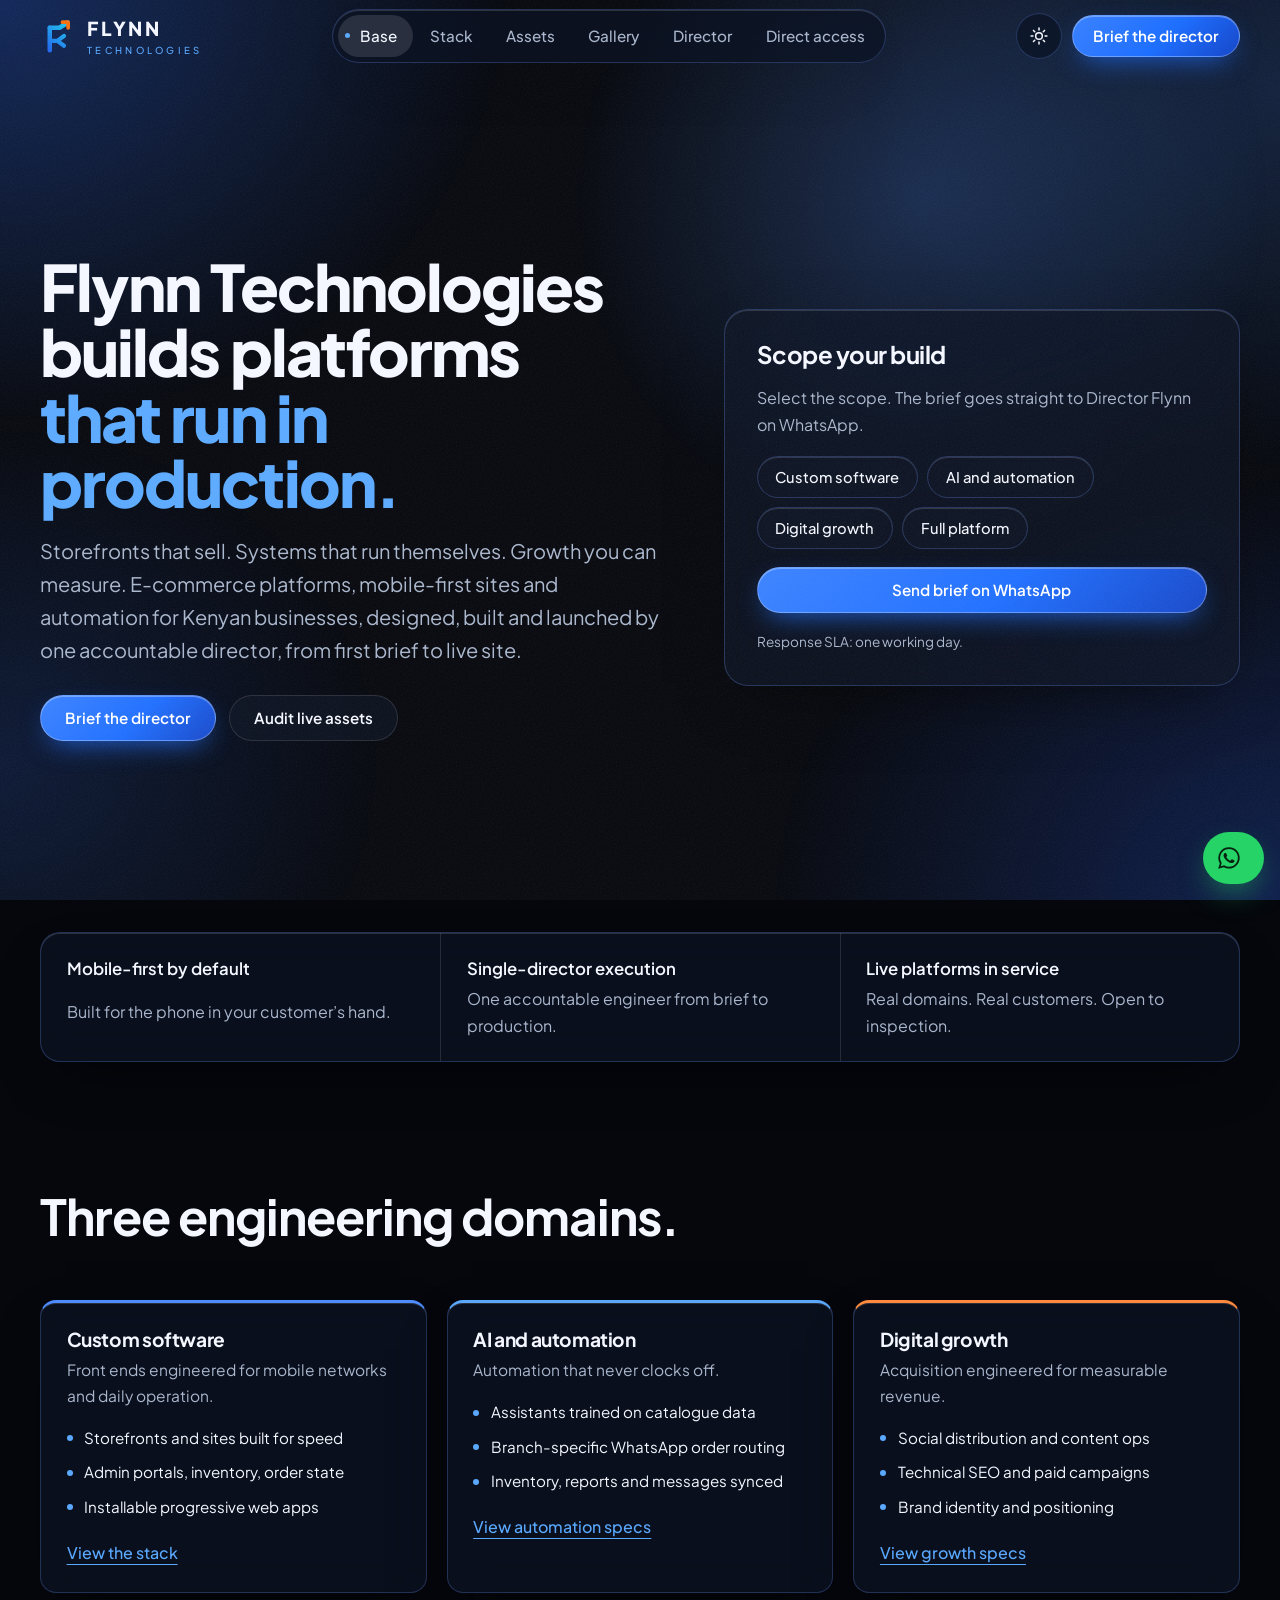
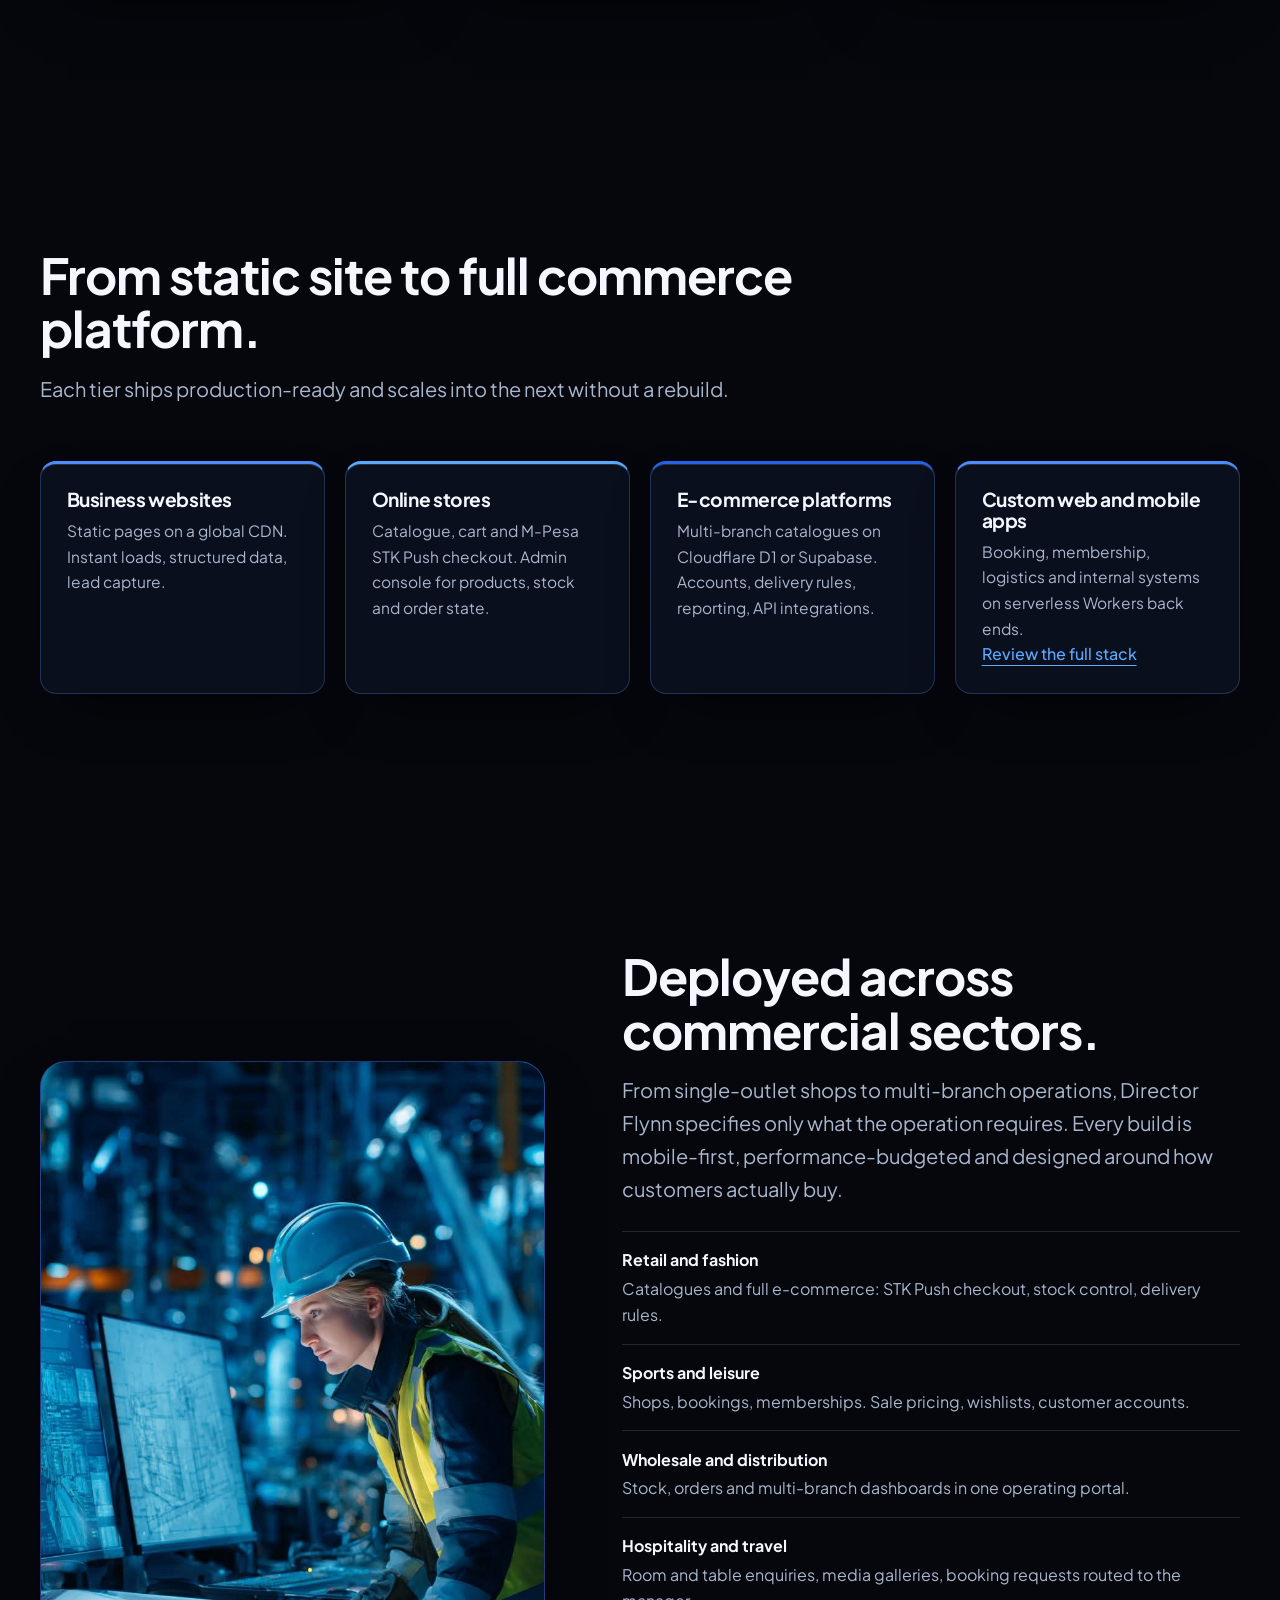
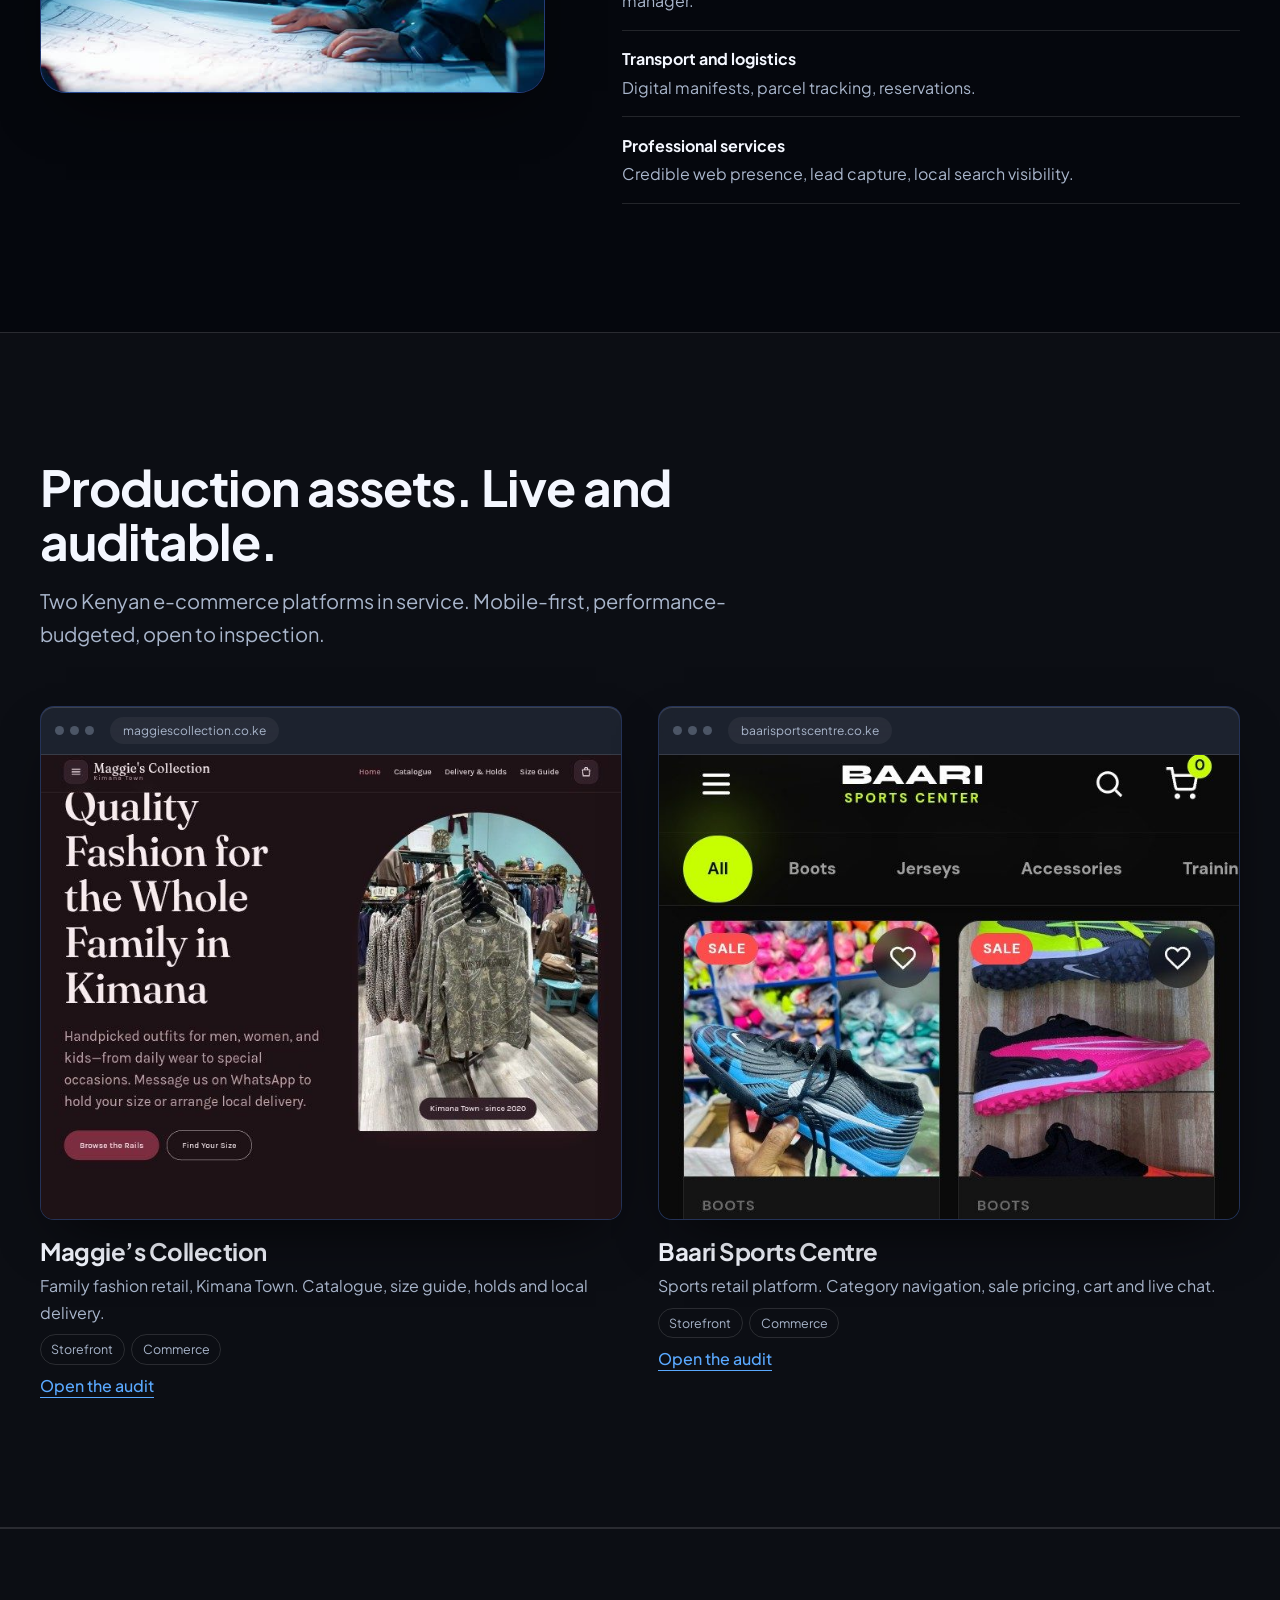
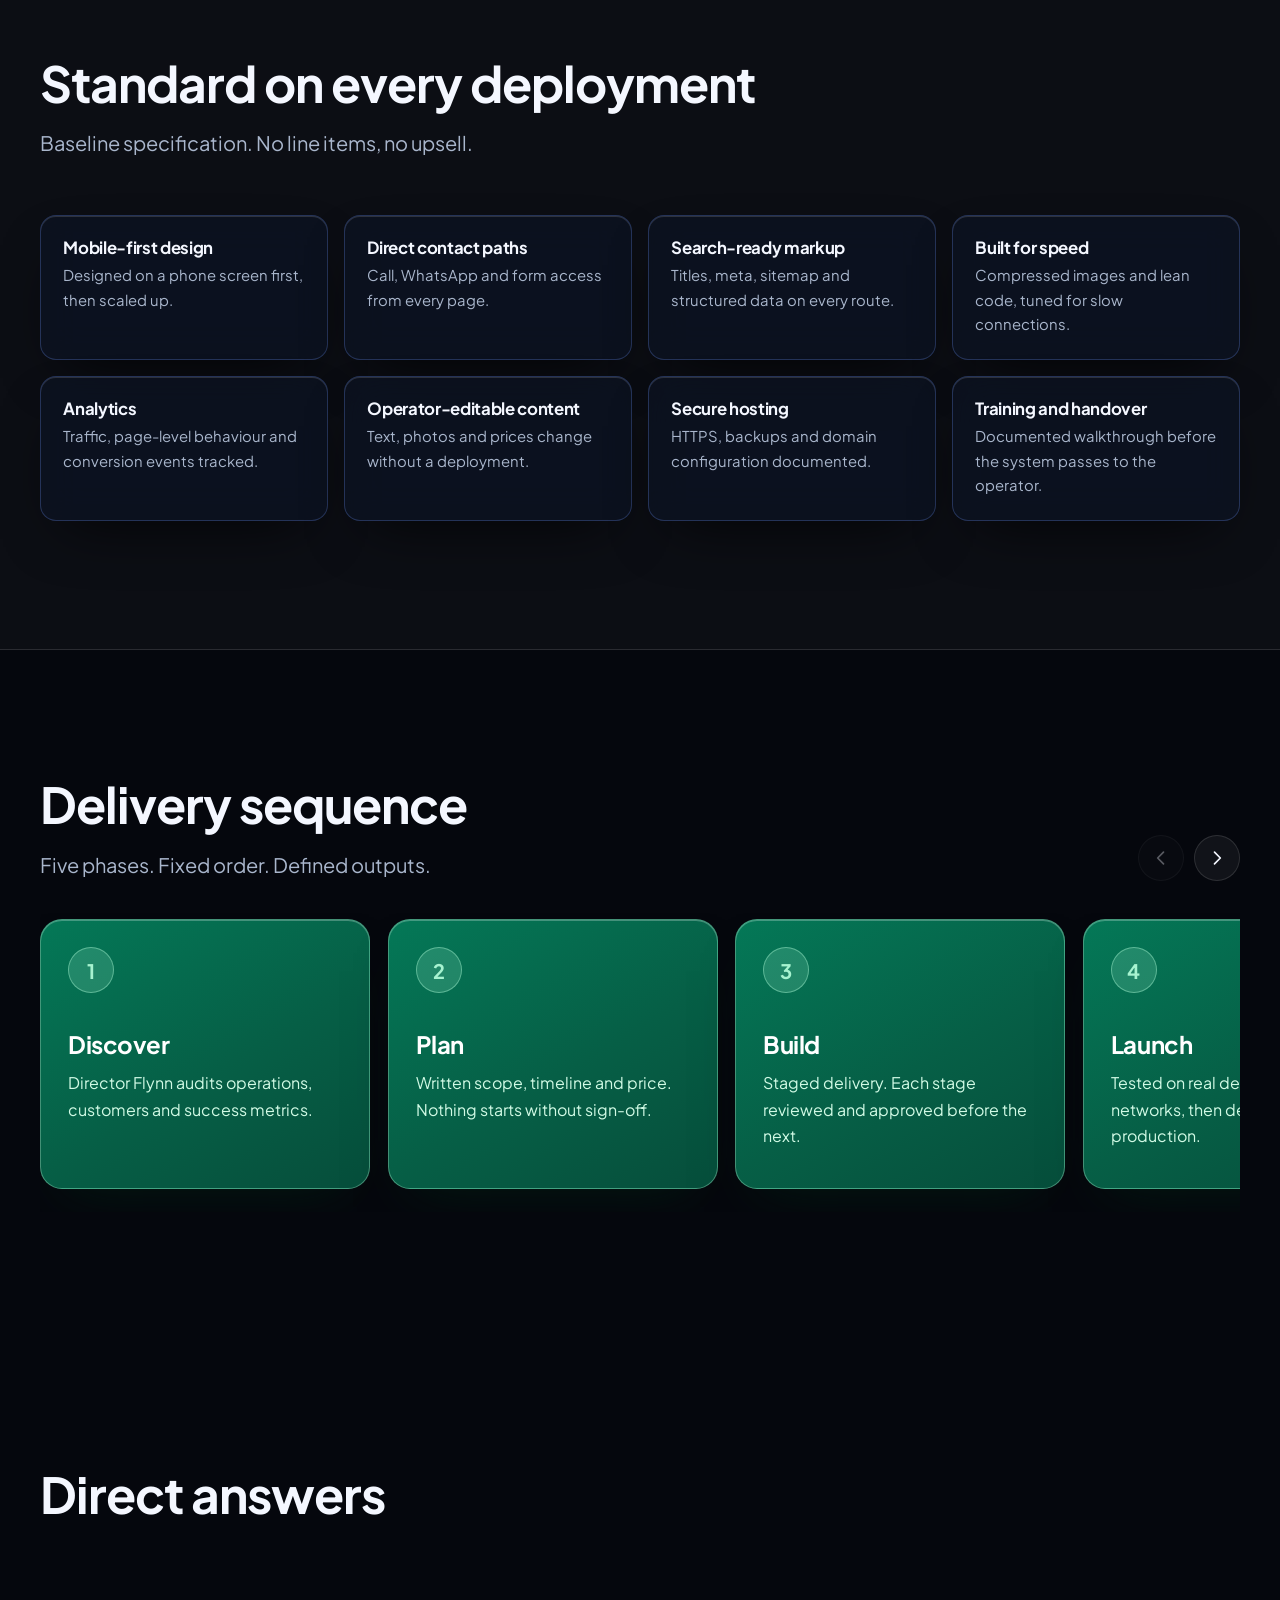
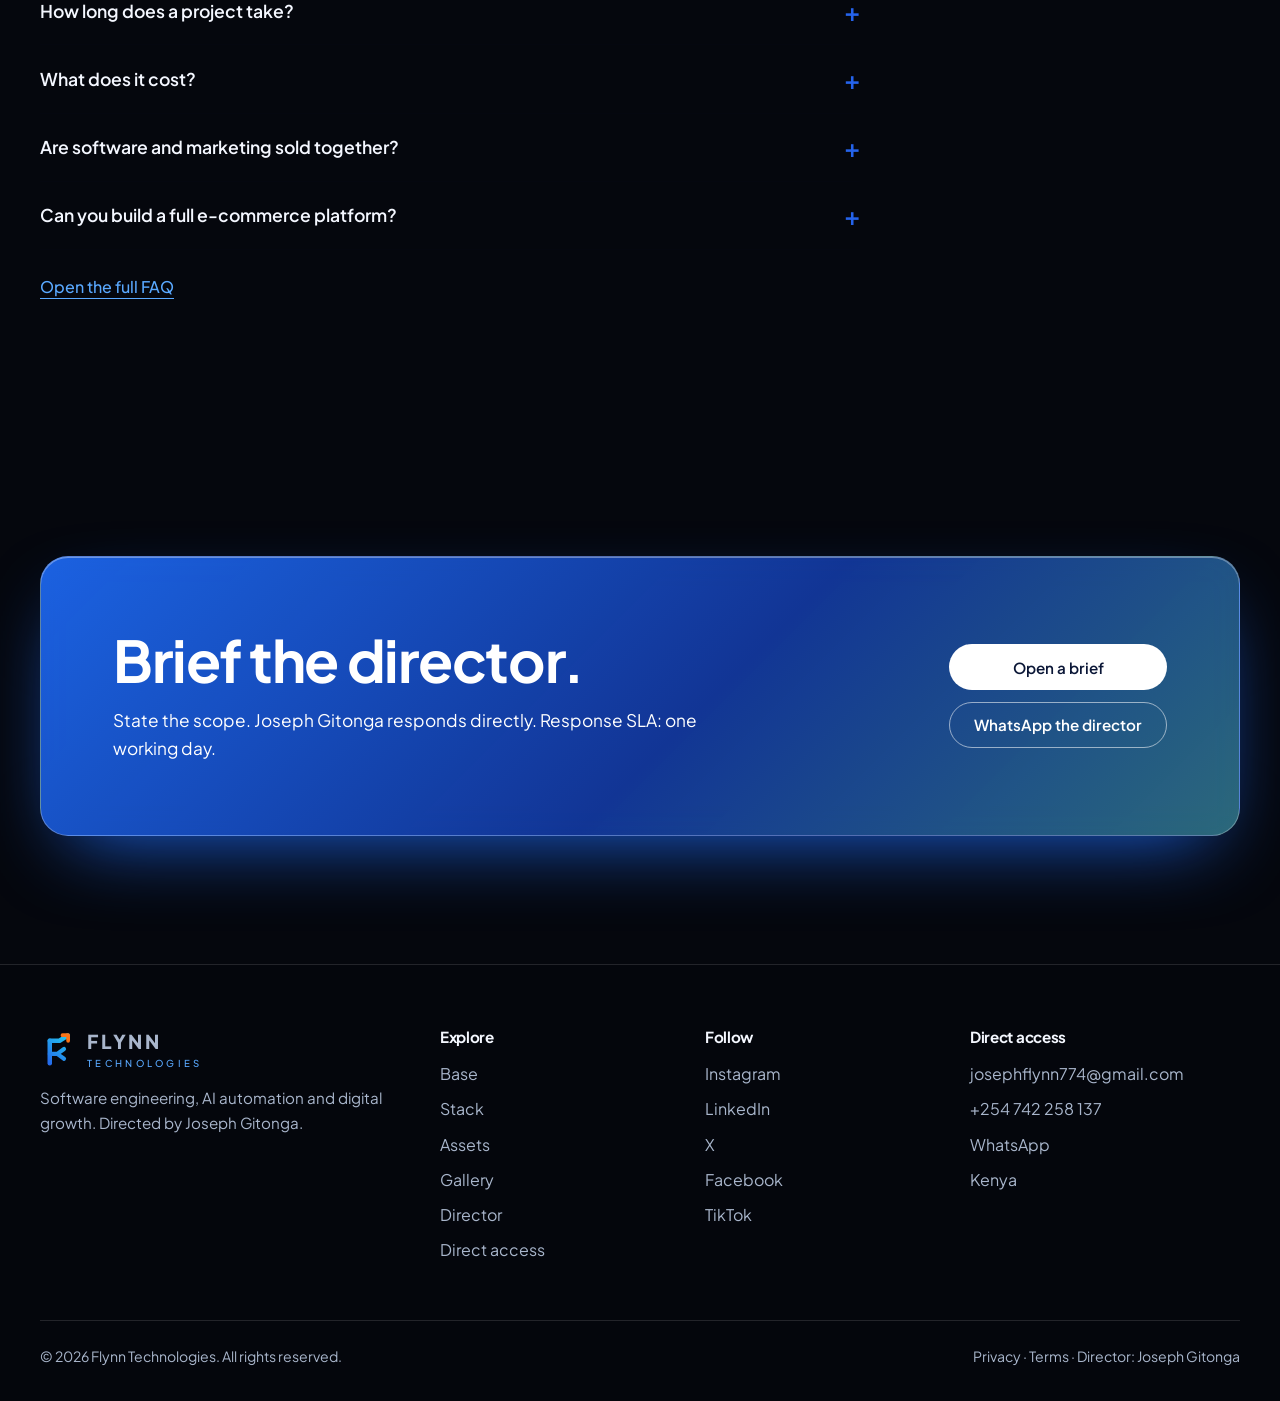
==== commit 77cf9625: "Update portfolio site files" ====
--- a/index.html
+++ b/index.html
@@ -3,13 +3,13 @@
 <head>
 <meta charset="utf-8">
 <meta name="viewport" content="width=device-width,initial-scale=1">
-<title>Flynn Technologies | Custom software, AI automation and digital marketing</title>
+<title>Flynn Technologies | Director Joseph Gitonga: software, AI automation, commerce</title>
 <meta name="description" content="Flynn Technologies builds custom software, automates repetitive work with AI, builds websites and online stores, and runs the digital marketing that grows your business in Kenya.">
 <meta name="theme-color" content="#05070D">
 <link rel="canonical" href="https://josephkitonga-ship.github.io/FLYNN-TECHNOLOGIES-/">
 <meta property="og:type" content="website">
 <meta property="og:site_name" content="Flynn Technologies">
-<meta property="og:title" content="Flynn Technologies | Custom software, AI automation and digital marketing">
+<meta property="og:title" content="Flynn Technologies | Director Joseph Gitonga: software, AI automation, commerce">
 <meta property="og:description" content="Flynn Technologies builds custom software, automates repetitive work with AI, builds websites and online stores, and runs the digital marketing that grows your business in Kenya.">
 <meta property="og:url" content="https://josephkitonga-ship.github.io/FLYNN-TECHNOLOGIES-/">
 <meta property="og:image" content="https://josephkitonga-ship.github.io/FLYNN-TECHNOLOGIES-/assets/img/og-image.png">
@@ -26,141 +26,141 @@
 <a class="skip" href="#main">Skip to content</a>
 <header class="hdr"><div class="wrap hdr-in">
   <a class="brand" href="index.html" aria-label="Flynn Technologies home"><img src="assets/img/logo-mark.svg" alt="" width="36" height="36"><span class="brand-txt"><span class="brand-name">FLYNN</span><span class="brand-sub">Technologies</span></span></a>
-  <nav class="nav" aria-label="Main"><a href="index.html" aria-current="page">Home</a><a href="services.html">Services</a><a href="work.html">Work</a><a href="gallery.html">Gallery</a><a href="about.html">About</a><a href="contact.html">Contact</a></nav>
-  <div class="hdr-actions"><button class="theme-btn" type="button" aria-label="Switch to light theme"><svg viewBox="0 0 24 24" fill="none" stroke="currentColor" stroke-width="1.8" stroke-linecap="round" class="sun" aria-hidden="true"><circle cx="12" cy="12" r="4"/><path d="M12 2.5v2.2M12 19.3v2.2M2.5 12h2.2M19.3 12h2.2M5.3 5.3l1.6 1.6M17.1 17.1l1.6 1.6M18.7 5.3l-1.6 1.6M6.9 17.1l-1.6 1.6"/></svg><svg viewBox="0 0 24 24" fill="none" stroke="currentColor" stroke-width="1.8" stroke-linecap="round" stroke-linejoin="round" class="moon" aria-hidden="true"><path d="M20 14.5A8 8 0 0 1 9.5 4a8 8 0 1 0 10.5 10.5Z"/></svg></button><a class="btn btn-primary hdr-cta" href="contact.html">Start a project</a>
+  <nav class="nav" aria-label="Main"><a href="index.html" aria-current="page">Base</a><a href="services.html">Stack</a><a href="work.html">Assets</a><a href="gallery.html">Gallery</a><a href="about.html">Director</a><a href="contact.html">Direct access</a></nav>
+  <div class="hdr-actions"><button class="theme-btn" type="button" aria-label="Switch to light theme"><svg viewBox="0 0 24 24" fill="none" stroke="currentColor" stroke-width="1.8" stroke-linecap="round" class="sun" aria-hidden="true"><circle cx="12" cy="12" r="4"/><path d="M12 2.5v2.2M12 19.3v2.2M2.5 12h2.2M19.3 12h2.2M5.3 5.3l1.6 1.6M17.1 17.1l1.6 1.6M18.7 5.3l-1.6 1.6M6.9 17.1l-1.6 1.6"/></svg><svg viewBox="0 0 24 24" fill="none" stroke="currentColor" stroke-width="1.8" stroke-linecap="round" stroke-linejoin="round" class="moon" aria-hidden="true"><path d="M20 14.5A8 8 0 0 1 9.5 4a8 8 0 1 0 10.5 10.5Z"/></svg></button><a class="btn btn-primary hdr-cta" href="contact.html">Brief the director</a>
   <button class="burger" aria-expanded="false" aria-controls="menu" aria-label="Open menu"><span></span><span></span><span></span></button></div>
 </div></header>
-<div class="menu" id="menu"><nav aria-label="Mobile"><a href="index.html" style="--i:0" aria-current="page">Home</a><a href="services.html" style="--i:1">Services</a><a href="work.html" style="--i:2">Work</a><a href="gallery.html" style="--i:3">Gallery</a><a href="about.html" style="--i:4">About</a><a href="contact.html" style="--i:5">Contact</a></nav>
+<div class="menu" id="menu"><nav aria-label="Mobile"><a href="index.html" style="--i:0" aria-current="page">Base</a><a href="services.html" style="--i:1">Stack</a><a href="work.html" style="--i:2">Assets</a><a href="gallery.html" style="--i:3">Gallery</a><a href="about.html" style="--i:4">Director</a><a href="contact.html" style="--i:5">Direct access</a></nav>
   <div class="menu-foot"><a href="mailto:josephflynn774@gmail.com">josephflynn774@gmail.com</a><a href="tel:+254742258137">+254 742 258 137</a><span>Kenya</span></div></div>
 <main id="main">
 
 <section class="hero" aria-labelledby="hero-h">
   <div class="wrap hero-grid">
     <div>
-      <h1 id="hero-h"><span class="rise" style="--i:0">Technology that runs your business,</span><span class="rise h-grow" style="--i:1">and grows it.</span></h1>
-      <p class="lead hero-lead rise" style="--i:2">Custom software, AI automation and digital marketing from one Kenyan team. Built for phones, built to save you time, built to bring in customers.</p>
-      <div class="hero-cta rise" style="--i:3"><a class="btn btn-primary" href="https://wa.me/254742258137?text=Hi%20Flynn%20Technologies%2C%20I%27d%20like%20to%20talk%20about%20a%20project." target="_blank" rel="noopener">Book a consultation</a><a class="btn btn-ghost" href="work.html">See live projects</a></div>
+      <h1 id="hero-h"><span class="rise" style="--i:0">Flynn Technologies builds platforms</span><span class="rise h-grow" style="--i:1">that run in production.</span></h1>
+      <p class="lead hero-lead rise" style="--i:2">Storefronts that sell. Systems that run themselves. Growth you can measure. E-commerce platforms, mobile-first sites and automation for Kenyan businesses, designed, built and launched by one accountable director, from first brief to live site.</p>
+      <div class="hero-cta rise" style="--i:3"><a class="btn btn-primary" href="https://wa.me/254742258137?text=Hello%20Director%20Flynn%2C%20I%20would%20like%20to%20discuss%20a%20new%20project." target="_blank" rel="noopener">Brief the director</a><a class="btn btn-ghost" href="work.html">Audit live assets</a></div>
     </div>
     <div class="planner rise" style="--i:4" data-planner data-wa="254742258137">
-      <h2>Plan your project</h2>
-      <p class="mute">Pick what you need and send it to us on WhatsApp.</p>
+      <h2>Scope your build</h2>
+      <p class="mute">Select the scope. The brief goes straight to Director Flynn on WhatsApp.</p>
       <div class="opts-row" role="group" aria-label="What do you need?">
         <button class="chip" type="button" aria-pressed="false">Custom software</button>
         <button class="chip" type="button" aria-pressed="false">AI and automation</button>
-        <button class="chip" type="button" aria-pressed="false">Marketing and growth</button>
-        <button class="chip" type="button" aria-pressed="false">Complete solution</button>
+        <button class="chip" type="button" aria-pressed="false">Digital growth</button>
+        <button class="chip" type="button" aria-pressed="false">Full platform</button>
       </div>
-      <a class="btn btn-primary" data-planner-send href="https://wa.me/254742258137?text=Hi%20Flynn%20Technologies%2C%20I%27d%20like%20to%20talk%20about%20a%20project." target="_blank" rel="noopener">Send on WhatsApp</a>
-      <p class="form-note">We reply within one working day.</p>
+      <a class="btn btn-primary" data-planner-send href="https://wa.me/254742258137?text=Hello%20Director%20Flynn%2C%20I%20would%20like%20to%20discuss%20a%20new%20project." target="_blank" rel="noopener">Send brief on WhatsApp</a>
+      <p class="form-note">Response SLA: one working day.</p>
     </div>
   </div>
 </section>
 
 <section class="wrap" aria-label="Why Flynn"><ul class="strip">
-  <li><strong>Mobile-first on every build</strong><span class="mute">Fast on the phones your customers use.</span></li>
-  <li><strong>One team for build and marketing</strong><span class="mute">No handover between agencies.</span></li>
-  <li><strong>Live client sites you can visit</strong><span class="mute">Proof you can click, not promises.</span></li>
+  <li><strong>Mobile-first by default</strong><span class="mute">Built for the phone in your customer&rsquo;s hand.</span></li>
+  <li><strong>Single-director execution</strong><span class="mute">One accountable engineer from brief to production.</span></li>
+  <li><strong>Live platforms in service</strong><span class="mute">Real domains. Real customers. Open to inspection.</span></li>
 </ul></section>
 
 <section class="sec" aria-labelledby="pil-h"><div class="wrap">
-  <div class="sec-head"><h2 id="pil-h">Three ways we help you grow.</h2></div>
+  <div class="sec-head"><h2 id="pil-h">Three engineering domains.</h2></div>
   <div class="together">
-    <article><h3>Custom software</h3><p class="mute">Websites, online shops and apps built for speed and simple daily use.</p><ul class="mini"><li>Business websites and online stores</li><li>Admin portals and stock systems</li><li>Apps that install from the browser</li></ul><a class="link" href="services.html#software">See software services</a></article>
-    <article><h3>AI and automation</h3><p class="mute">Less repetitive work, running around the clock.</p><ul class="mini"><li>Assistants that answer customer questions</li><li>Orders and enquiries routed to the right person</li><li>Inventory, reports and messages kept in sync</li></ul><a class="link" href="services.html#automation">See automation services</a></article>
-    <article><h3>Digital growth</h3><p class="mute">Marketing that turns attention into customers.</p><ul class="mini"><li>Social media planning and content</li><li>SEO and paid campaigns</li><li>Brand identity and messaging</li></ul><a class="link" href="services.html#growth">See growth services</a></article>
+    <article><h3>Custom software</h3><p class="mute">Front ends engineered for mobile networks and daily operation.</p><ul class="mini"><li>Storefronts and sites built for speed</li><li>Admin portals, inventory, order state</li><li>Installable progressive web apps</li></ul><a class="link" href="services.html#software">View the stack</a></article>
+    <article><h3>AI and automation</h3><p class="mute">Automation that never clocks off.</p><ul class="mini"><li>Assistants trained on catalogue data</li><li>Branch-specific WhatsApp order routing</li><li>Inventory, reports and messages synced</li></ul><a class="link" href="services.html#automation">View automation specs</a></article>
+    <article><h3>Digital growth</h3><p class="mute">Acquisition engineered for measurable revenue.</p><ul class="mini"><li>Social distribution and content ops</li><li>Technical SEO and paid campaigns</li><li>Brand identity and positioning</li></ul><a class="link" href="services.html#growth">View growth specs</a></article>
   </div>
 </div></section>
 
 <section class="sec" aria-labelledby="build-h"><div class="wrap">
-  <div class="sec-head"><h2 id="build-h">From a simple website to a full platform.</h2><p class="lead">Start with what you need today. Everything we build can grow with your business.</p></div>
+  <div class="sec-head"><h2 id="build-h">From static site to full commerce platform.</h2><p class="lead">Each tier ships production-ready and scales into the next without a rebuild.</p></div>
   <div class="together four sw">
-    <article><h3>Business websites</h3><p class="mute">Clean, fast company sites that build trust and bring in enquiries.</p></article>
-    <article><h3>Online stores</h3><p class="mute">Catalogue, cart, secure checkout and payments, with an admin to manage products and orders.</p></article>
-    <article><h3>E-commerce platforms</h3><p class="mute">Large multi-category shops with customer accounts, stock, delivery options, reports and integrations.</p></article>
-    <article><h3>Custom web and mobile apps</h3><p class="mute">Booking, membership, logistics and internal systems built around how you work.</p><a class="link" href="services.html#software">See what we build</a></article>
+    <article><h3>Business websites</h3><p class="mute">Static pages on a global CDN. Instant loads, structured data, lead capture.</p></article>
+    <article><h3>Online stores</h3><p class="mute">Catalogue, cart and M-Pesa STK Push checkout. Admin console for products, stock and order state.</p></article>
+    <article><h3>E-commerce platforms</h3><p class="mute">Multi-branch catalogues on Cloudflare D1 or Supabase. Accounts, delivery rules, reporting, API integrations.</p></article>
+    <article><h3>Custom web and mobile apps</h3><p class="mute">Booking, membership, logistics and internal systems on serverless Workers back ends.</p><a class="link" href="services.html#software">Review the full stack</a></article>
   </div>
 </div></section>
 
 <section class="sec" aria-labelledby="who-h"><div class="wrap split-2">
   <figure class="photo"><img src="assets/img/ops-engineer.jpg" alt="Engineer reviewing plans on screens and paper in a control room" loading="lazy" onerror="this.remove()"></figure>
   <div>
-    <h2 id="who-h">Built for every kind of business.</h2>
-    <p class="lead" style="margin-top:1rem">From a one-person shop to a multi-branch operation, we build what your business needs and nothing it does not. Everything loads fast, reads clearly on a small screen and works the way your customers shop.</p>
+    <h2 id="who-h">Deployed across commercial sectors.</h2>
+    <p class="lead" style="margin-top:1rem">From single-outlet shops to multi-branch operations, Director Flynn specifies only what the operation requires. Every build is mobile-first, performance-budgeted and designed around how customers actually buy.</p>
     <ul class="checklist">
-      <li><strong>Retail and fashion</strong><span class="mute">Online catalogues and full e-commerce stores with secure checkout, stock control and delivery.</span></li>
-      <li><strong>Sports and leisure</strong><span class="mute">Shops, bookings and memberships with sale pricing and customer accounts.</span></li>
-      <li><strong>Wholesale and distribution</strong><span class="mute">Stock, orders and multi-branch dashboards in one place.</span></li>
-      <li><strong>Hospitality and travel</strong><span class="mute">Room and table enquiries, photo galleries and booking requests.</span></li>
-      <li><strong>Transport and logistics</strong><span class="mute">Passenger lists, parcel tracking and reservations.</span></li>
-      <li><strong>Professional services</strong><span class="mute">A credible website, enquiry forms and local search visibility.</span></li>
+      <li><strong>Retail and fashion</strong><span class="mute">Catalogues and full e-commerce: STK Push checkout, stock control, delivery rules.</span></li>
+      <li><strong>Sports and leisure</strong><span class="mute">Shops, bookings, memberships. Sale pricing, wishlists, customer accounts.</span></li>
+      <li><strong>Wholesale and distribution</strong><span class="mute">Stock, orders and multi-branch dashboards in one operating portal.</span></li>
+      <li><strong>Hospitality and travel</strong><span class="mute">Room and table enquiries, media galleries, booking requests routed to the manager.</span></li>
+      <li><strong>Transport and logistics</strong><span class="mute">Digital manifests, parcel tracking, reservations.</span></li>
+      <li><strong>Professional services</strong><span class="mute">Credible web presence, lead capture, local search visibility.</span></li>
     </ul>
   </div>
 </div></section>
 
 <section class="sec sec--alt" aria-labelledby="work-h"><div class="wrap">
-  <div class="sec-head"><h2 id="work-h">Live work, ready to visit.</h2><p class="lead">Two Kenyan online shops, both built to be fast on a phone and to be easy to buy from.</p></div>
+  <div class="sec-head"><h2 id="work-h">Production assets. Live and auditable.</h2><p class="lead">Two Kenyan e-commerce platforms in service. Mobile-first, performance-budgeted, open to inspection.</p></div>
   <div class="works">
     <a class="work" href="work-maggies-collection.html"><div class="shot"><div class="shot-bar"><i></i><i></i><i></i><span>maggiescollection.co.ke</span></div>
 <div class="shot-body v1"><div class="ph" aria-hidden="true"><b></b><b></b><b></b><b></b><b></b></div>
 <img src="assets/work/maggies-collection.jpg" alt="Screenshot of maggiescollection.co.ke" loading="lazy" onerror="this.remove()"></div></div>
-      <div class="work-meta"><h3>Maggie&rsquo;s Collection</h3><p class="mute">A family fashion store in Kimana Town, online with a catalogue, size guide, holds and local delivery.</p><ul class="tags"><li>Web design</li><li>Development</li></ul><span class="link">Read the case study</span></div></a>
+      <div class="work-meta"><h3>Maggie&rsquo;s Collection</h3><p class="mute">Family fashion retail, Kimana Town. Catalogue, size guide, holds and local delivery.</p><ul class="tags"><li>Storefront</li><li>Commerce</li></ul><span class="link">Open the audit</span></div></a>
     <a class="work" href="work-baari-sports-centre.html"><div class="shot"><div class="shot-bar"><i></i><i></i><i></i><span>baarisportscentre.co.ke</span></div>
 <div class="shot-body v2"><div class="ph" aria-hidden="true"><b></b><b></b><b></b><b></b><b></b></div>
 <img src="assets/work/baari-sports-centre.jpg" alt="Screenshot of baarisportscentre.co.ke" loading="lazy" onerror="this.remove()"></div></div>
-      <div class="work-meta"><h3>Baari Sports Centre</h3><p class="mute">A sports shop online, with categories, sale prices, a cart and a live chat button.</p><ul class="tags"><li>Web design</li><li>Development</li></ul><span class="link">Read the case study</span></div></a>
+      <div class="work-meta"><h3>Baari Sports Centre</h3><p class="mute">Sports retail platform. Category navigation, sale pricing, cart and live chat.</p><ul class="tags"><li>Storefront</li><li>Commerce</li></ul><span class="link">Open the audit</span></div></a>
   </div>
 </div></section>
 
 <section class="sec sec--alt" aria-labelledby="gets-h"><div class="wrap">
-  <div class="sec-head"><h2 id="gets-h">What comes with every project</h2><p class="lead">The basics that make a site work for your business, included from the start.</p></div>
+  <div class="sec-head"><h2 id="gets-h">Standard on every deployment</h2><p class="lead">Baseline specification. No line items, no upsell.</p></div>
   <ul class="gets">
     <li><h3>Mobile-first design</h3><p>Designed on a phone screen first, then scaled up.</p></li>
-    <li><h3>Easy ways to reach you</h3><p>Call, message or form, one tap away from any page.</p></li>
-    <li><h3>Search-friendly structure</h3><p>Page titles, descriptions and a sitemap so Google can read your site.</p></li>
-    <li><h3>Fast loading</h3><p>Compressed images and lean code for slow connections.</p></li>
-    <li><h3>Analytics</h3><p>See how many people visit and which pages they use.</p></li>
-    <li><h3>Easy updates</h3><p>Change text, photos and prices without a developer.</p></li>
-    <li><h3>Secure hosting guidance</h3><p>HTTPS, backups and a clear plan for your domain.</p></li>
-    <li><h3>Training and handover</h3><p>We show you how everything works before we step back.</p></li>
+    <li><h3>Direct contact paths</h3><p>Call, WhatsApp and form access from every page.</p></li>
+    <li><h3>Search-ready markup</h3><p>Titles, meta, sitemap and structured data on every route.</p></li>
+    <li><h3>Built for speed</h3><p>Compressed images and lean code, tuned for slow connections.</p></li>
+    <li><h3>Analytics</h3><p>Traffic, page-level behaviour and conversion events tracked.</p></li>
+    <li><h3>Operator-editable content</h3><p>Text, photos and prices change without a deployment.</p></li>
+    <li><h3>Secure hosting</h3><p>HTTPS, backups and domain configuration documented.</p></li>
+    <li><h3>Training and handover</h3><p>Documented walkthrough before the system passes to the operator.</p></li>
   </ul>
 </div></section>
 
 <section class="sec" aria-labelledby="proc-h"><div class="wrap" data-hscroll>
-  <div class="head-row"><div class="sec-head" style="margin-bottom:0"><h2 id="proc-h">How a project runs</h2><p class="lead">Five steps, the same every time, so you always know what happens next.</p></div>
+  <div class="head-row"><div class="sec-head" style="margin-bottom:0"><h2 id="proc-h">Delivery sequence</h2><p class="lead">Five phases. Fixed order. Defined outputs.</p></div>
     <div class="hs-ctrl"><button class="icon-btn" type="button" data-hs="-1" aria-label="Previous step"><svg viewBox="0 0 24 24" fill="none" stroke="currentColor" stroke-width="2" stroke-linecap="round" stroke-linejoin="round" aria-hidden="true"><path d="m15 5-7 7 7 7"/></svg></button><button class="icon-btn" type="button" data-hs="1" aria-label="Next step"><svg viewBox="0 0 24 24" fill="none" stroke="currentColor" stroke-width="2" stroke-linecap="round" stroke-linejoin="round" aria-hidden="true"><path d="m9 5 7 7-7 7"/></svg></button></div></div>
-  <ol class="hscroll" tabindex="0" aria-label="Project steps, scroll sideways"><li class="gcard"><span class="n" aria-hidden="true">1</span><h3>Listen</h3><p>We learn your business, your customers and what success looks like.</p></li><li class="gcard"><span class="n" aria-hidden="true">2</span><h3>Plan</h3><p>You get a clear scope, timeline and price before any work starts.</p></li><li class="gcard"><span class="n" aria-hidden="true">3</span><h3>Build</h3><p>We design and develop in stages, and you review each one.</p></li><li class="gcard"><span class="n" aria-hidden="true">4</span><h3>Launch</h3><p>We test on real phones and browsers, then go live together.</p></li><li class="gcard"><span class="n" aria-hidden="true">5</span><h3>Grow</h3><p>Marketing, reporting and updates keep the results moving.</p></li></ol>
+  <ol class="hscroll" tabindex="0" aria-label="Project steps, scroll sideways"><li class="gcard"><span class="n" aria-hidden="true">1</span><h3>Discover</h3><p>Director Flynn audits operations, customers and success metrics.</p></li><li class="gcard"><span class="n" aria-hidden="true">2</span><h3>Plan</h3><p>Written scope, timeline and price. Nothing starts without sign-off.</p></li><li class="gcard"><span class="n" aria-hidden="true">3</span><h3>Build</h3><p>Staged delivery. Each stage reviewed and approved before the next.</p></li><li class="gcard"><span class="n" aria-hidden="true">4</span><h3>Launch</h3><p>Tested on real devices and networks, then deployed to production.</p></li><li class="gcard"><span class="n" aria-hidden="true">5</span><h3>Grow</h3><p>Reporting, optimisation and marketing against measured targets.</p></li></ol>
 </div></section>
 <section class="sec" aria-labelledby="hfaq-h"><div class="wrap">
-  <div class="sec-head"><h2 id="hfaq-h">Quick answers</h2></div>
+  <div class="sec-head"><h2 id="hfaq-h">Direct answers</h2></div>
   <div class="faq">
-    <details><summary>How long does a project take?</summary><p>A typical business website takes three to six weeks. Online shops, apps and custom systems take longer, and you get a timeline in the plan before you commit.</p></details>
-    <details><summary>What does it cost?</summary><p>It depends on what you need. After a short call we send a written quote that lists exactly what is included. Marketing is billed monthly.</p></details>
-    <details><summary>Do I have to use both software and marketing?</summary><p>No. Many clients start with one. Using both means the website and the campaigns are planned together, which saves time and money.</p></details>
-    <details><summary>Can you build a full online store?</summary><p>Yes. From a simple catalogue to a full e-commerce platform with product management, secure checkout, M-Pesa and other online payments, stock tracking, delivery options and an admin dashboard. If your customers prefer to order on WhatsApp, we can connect that too.</p></details>
+    <details><summary>How long does a project take?</summary><p>Business sites: three to six weeks. Commerce platforms, apps and custom systems: scoped per build, with a fixed timeline in the written plan.</p></details>
+    <details><summary>What does it cost?</summary><p>Priced per scope. After a short call, a written quote itemises every deliverable. Marketing runs on a monthly retainer.</p></details>
+    <details><summary>Are software and marketing sold together?</summary><p>No. Each runs independently. Combined engagements share one plan, one data layer and one point of accountability.</p></details>
+    <details><summary>Can you build a full e-commerce platform?</summary><p>Yes. Product management, secure checkout, M-Pesa Daraja STK Push with callback reconciliation, stock tracking, delivery rules and an admin dashboard on Cloudflare D1 or Supabase. Branch-specific WhatsApp order routing is available.</p></details>
   </div>
-  <p style="margin-top:1.5rem"><a class="link" href="services.html#faq-h">See all questions</a></p>
+  <p style="margin-top:1.5rem"><a class="link" href="services.html#faq-h">Open the full FAQ</a></p>
 </div></section>
 <section class="sec" aria-labelledby="cta-h"><div class="wrap"><div class="cta-box">
-  <div><h2 id="cta-h">Have a project in mind?</h2><p>Tell us what you want to build or grow. We reply within one working day.</p></div>
-  <div class="cta-actions"><a class="btn btn-dark" href="contact.html">Start a project</a><a class="btn btn-line-dark" href="https://wa.me/254742258137?text=Hi%20Flynn%20Technologies%2C%20I%27d%20like%20to%20talk%20about%20a%20project." target="_blank" rel="noopener">Message us on WhatsApp</a></div>
+  <div><h2 id="cta-h">Brief the director.</h2><p>State the scope. Joseph Gitonga responds directly. Response SLA: one working day.</p></div>
+  <div class="cta-actions"><a class="btn btn-dark" href="contact.html">Open a brief</a><a class="btn btn-line-dark" href="https://wa.me/254742258137?text=Hello%20Director%20Flynn%2C%20I%20would%20like%20to%20discuss%20a%20new%20project." target="_blank" rel="noopener">WhatsApp the director</a></div>
 </div></div></section>
 
 </main>
 <footer class="ftr"><div class="wrap">
   <div class="ftr-grid">
     <div><a class="brand" href="index.html"><img src="assets/img/logo-mark.svg" alt="" width="36" height="36"><span class="brand-txt"><span class="brand-name">FLYNN</span><span class="brand-sub">Technologies</span></span></a>
-      <p class="ftr-about">Custom software, AI automation and digital marketing from one team.</p></div>
-    <div><h4>Explore</h4><ul><li><a href="index.html">Home</a></li><li><a href="services.html">Services</a></li><li><a href="work.html">Work</a></li><li><a href="gallery.html">Gallery</a></li><li><a href="about.html">About</a></li><li><a href="contact.html">Contact</a></li></ul></div>
+      <p class="ftr-about">Software engineering, AI automation and digital growth. Directed by Joseph Gitonga.</p></div>
+    <div><h4>Explore</h4><ul><li><a href="index.html">Base</a></li><li><a href="services.html">Stack</a></li><li><a href="work.html">Assets</a></li><li><a href="gallery.html">Gallery</a></li><li><a href="about.html">Director</a></li><li><a href="contact.html">Direct access</a></li></ul></div>
     <div><h4>Follow</h4><ul><li><a href="https://instagram.com/" target="_blank" rel="noopener">Instagram</a></li><li><a href="https://linkedin.com/" target="_blank" rel="noopener">LinkedIn</a></li><li><a href="https://x.com/" target="_blank" rel="noopener">X</a></li><li><a href="https://facebook.com/" target="_blank" rel="noopener">Facebook</a></li><li><a href="https://tiktok.com/" target="_blank" rel="noopener">TikTok</a></li></ul></div>
-    <div><h4>Talk to us</h4><ul>
+    <div><h4>Direct access</h4><ul>
       <li><a href="mailto:josephflynn774@gmail.com">josephflynn774@gmail.com</a></li>
       <li><a href="tel:+254742258137">+254 742 258 137</a></li>
-      <li><a href="https://wa.me/254742258137?text=Hi%20Flynn%20Technologies%2C%20I%27d%20like%20to%20talk%20about%20a%20project." target="_blank" rel="noopener">WhatsApp</a></li>
+      <li><a href="https://wa.me/254742258137?text=Hello%20Director%20Flynn%2C%20I%20would%20like%20to%20discuss%20a%20new%20project." target="_blank" rel="noopener">WhatsApp</a></li>
       <li><span class="mute">Kenya</span></li></ul></div>
   </div>
   <div class="ftr-base"><span>&copy; <span data-year>2026</span> Flynn Technologies. All rights reserved.</span><span><a href="privacy.html">Privacy</a> &middot; <a href="terms.html">Terms</a> &middot; Director: Joseph Gitonga</span></div>
 </div></footer>
-<a class="wa" href="https://wa.me/254742258137?text=Hi%20Flynn%20Technologies%2C%20I%27d%20like%20to%20talk%20about%20a%20project." target="_blank" rel="noopener" aria-label="Chat with us on WhatsApp"><svg viewBox="0 0 24 24" fill="currentColor" aria-hidden="true"><path d="M12.04 2a9.9 9.9 0 0 0-8.5 14.9L2 22l5.27-1.38A9.9 9.9 0 1 0 12.04 2Zm0 18.1a8.2 8.2 0 0 1-4.2-1.15l-.3-.18-3.13.82.84-3.05-.2-.31a8.2 8.2 0 1 1 7 3.87Zm4.5-6.1c-.25-.12-1.46-.72-1.69-.8-.23-.09-.39-.12-.56.12-.17.25-.64.8-.78.97-.14.17-.29.19-.54.06-.25-.12-1.05-.39-2-1.23-.74-.66-1.24-1.47-1.38-1.72-.15-.25-.02-.38.11-.5.11-.11.25-.29.37-.43.12-.15.17-.25.25-.41.08-.17.04-.31-.02-.43-.06-.12-.56-1.35-.77-1.85-.2-.48-.4-.42-.56-.43h-.48c-.17 0-.43.06-.66.31-.23.25-.87.85-.87 2.07 0 1.22.89 2.4 1.01 2.57.12.17 1.75 2.67 4.24 3.74.59.26 1.06.41 1.42.52.6.19 1.14.16 1.57.1.48-.07 1.46-.6 1.67-1.18.2-.58.2-1.07.14-1.18-.06-.1-.23-.17-.48-.29Z"/></svg><span>Chat on WhatsApp</span></a>
+<a class="wa" href="https://wa.me/254742258137?text=Hello%20Director%20Flynn%2C%20I%20would%20like%20to%20discuss%20a%20new%20project." target="_blank" rel="noopener" aria-label="Chat with us on WhatsApp"><svg viewBox="0 0 24 24" fill="currentColor" aria-hidden="true"><path d="M12.04 2a9.9 9.9 0 0 0-8.5 14.9L2 22l5.27-1.38A9.9 9.9 0 1 0 12.04 2Zm0 18.1a8.2 8.2 0 0 1-4.2-1.15l-.3-.18-3.13.82.84-3.05-.2-.31a8.2 8.2 0 1 1 7 3.87Zm4.5-6.1c-.25-.12-1.46-.72-1.69-.8-.23-.09-.39-.12-.56.12-.17.25-.64.8-.78.97-.14.17-.29.19-.54.06-.25-.12-1.05-.39-2-1.23-.74-.66-1.24-1.47-1.38-1.72-.15-.25-.02-.38.11-.5.11-.11.25-.29.37-.43.12-.15.17-.25.25-.41.08-.17.04-.31-.02-.43-.06-.12-.56-1.35-.77-1.85-.2-.48-.4-.42-.56-.43h-.48c-.17 0-.43.06-.66.31-.23.25-.87.85-.87 2.07 0 1.22.89 2.4 1.01 2.57.12.17 1.75 2.67 4.24 3.74.59.26 1.06.41 1.42.52.6.19 1.14.16 1.57.1.48-.07 1.46-.6 1.67-1.18.2-.58.2-1.07.14-1.18-.06-.1-.23-.17-.48-.29Z"/></svg><span>Chat on WhatsApp</span></a>
 <script src="assets/js/main.js" defer></script>
 </body>
 </html>
